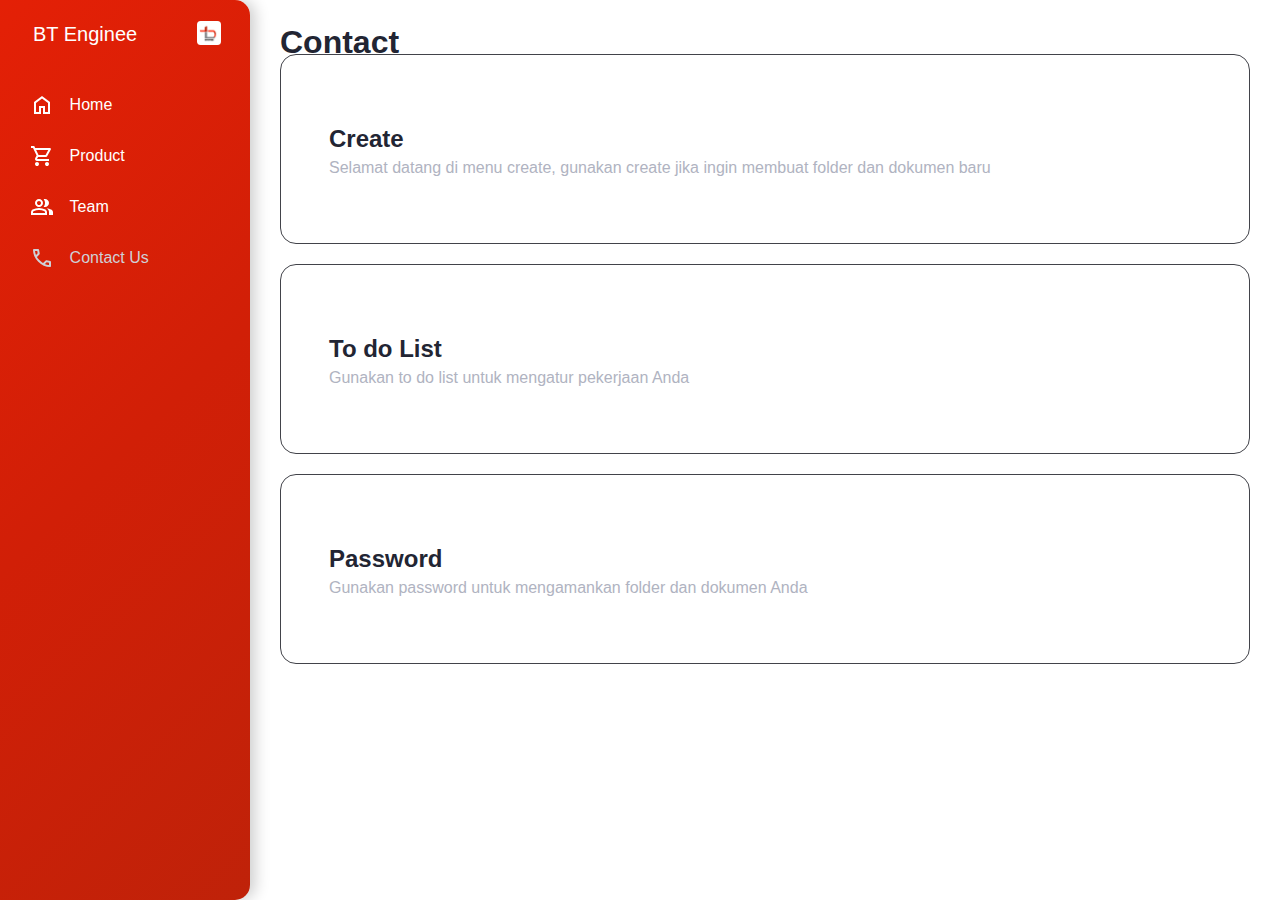
==== contact.html @ 75977cab "first commit" ====
<!DOCTYPE html>
<html lang="en">
  <head>
    <meta charset="UTF-8" />
    <meta name="viewport" content="width=device-width, initial-scale=1.0" />
    <title>Contact | BT Enginee</title>
    <link rel="icon" type="image/png" href="img/logobt (1).png" />
    <link rel="stylesheet" href="style.css" />
  </head>
  <body>
    <nav id="sidebar">
      <ul>
        <li>
          <span class="logo">BT Enginee</span>
          <button id="toggle-btn">
            <img src="img/logobt.png" alt="Toggle Icon" style="width: 24px; height: auto" />
          </button>
        </li>

        <li>
          <a href="index.html">
            <svg xmlns="http://www.w3.org/2000/svg" height="24px" viewBox="0 -960 960 960" width="24px" fill="#5f6368">
              <path d="M240-200h120v-240h240v240h120v-360L480-740 240-560v360Zm-80 80v-480l320-240 320 240v480H520v-240h-80v240H160Zm320-350Z" />
            </svg>
            <span>Home</span>
          </a>
        </li>
        <li>
          <a href="product.html">
            <svg xmlns="http://www.w3.org/2000/svg" height="24px" viewBox="0 -960 960 960" width="24px" fill="#5f6368">
              <path
                d="M280-80q-33 0-56.5-23.5T200-160q0-33 23.5-56.5T280-240q33 0 56.5 23.5T360-160q0 33-23.5 56.5T280-80Zm400 0q-33 0-56.5-23.5T600-160q0-33 23.5-56.5T680-240q33 0 56.5 23.5T760-160q0 33-23.5 56.5T680-80ZM246-720l96 200h280l110-200H246Zm-38-80h590q23 0 35 20.5t1 41.5L692-482q-11 20-29.5 31T622-440H324l-44 80h480v80H280q-45 0-68-39.5t-2-78.5l54-98-144-304H40v-80h130l38 80Zm134 280h280-280Z"
              />
            </svg>
            <span>Product</span>
          </a>
        </li>
        <li>
          <a href="Team.html">
            <svg xmlns="http://www.w3.org/2000/svg" height="24px" viewBox="0 -960 960 960" width="24px" fill="#5f6368">
              <path
                d="M40-160v-112q0-34 17.5-62.5T104-378q62-31 126-46.5T360-440q66 0 130 15.5T616-378q29 15 46.5 43.5T680-272v112H40Zm720 0v-120q0-44-24.5-84.5T666-434q51 6 96 20.5t84 35.5q36 20 55 44.5t19 53.5v120H760ZM360-480q-66 0-113-47t-47-113q0-66 47-113t113-47q66 0 113 47t47 113q0 66-47 113t-113 47Zm400-160q0 66-47 113t-113 47q-11 0-28-2.5t-28-5.5q27-32 41.5-71t14.5-81q0-42-14.5-81T544-792q14-5 28-6.5t28-1.5q66 0 113 47t47 113ZM120-240h480v-32q0-11-5.5-20T580-306q-54-27-109-40.5T360-360q-56 0-111 13.5T140-306q-9 5-14.5 14t-5.5 20v32Zm240-320q33 0 56.5-23.5T440-640q0-33-23.5-56.5T360-720q-33 0-56.5 23.5T280-640q0 33 23.5 56.5T360-560Zm0 320Zm0-400Z"
              />
            </svg>
            <span>Team</span>
          </a>
        </li>
        <li class="active">
          <a href="contact.html">
            <svg xmlns="http://www.w3.org/2000/svg" height="24px" viewBox="0 -960 960 960" width="24px" fill="#5f6368">
              <path
                d="M798-120q-125 0-247-54.5T329-329Q229-429 174.5-551T120-798q0-18 12-30t30-12h162q14 0 25 9.5t13 22.5l26 140q2 16-1 27t-11 19l-97 98q20 37 47.5 71.5T387-386q31 31 65 57.5t72 48.5l94-94q9-9 23.5-13.5T670-390l138 28q14 4 23 14.5t9 23.5v162q0 18-12 30t-30 12ZM241-600l66-66-17-94h-89q5 41 14 81t26 79Zm358 358q39 17 79.5 27t81.5 13v-88l-94-19-67 67ZM241-600Zm358 358Z"
              />
            </svg>
            <span>Contact Us</span>
          </a>
        </li>
      </ul>
    </nav>
    <main>
      <h1>Contact</h1>
      <div class="container">
        <h2>Create</h2>
        <p>Selamat datang di menu create, gunakan create jika ingin membuat folder dan dokumen baru</p>
      </div>
      <div class="container">
        <h2>To do List</h2>
        <p>Gunakan to do list untuk mengatur pekerjaan Anda</p>
      </div>
      <div class="container">
        <h2>Password</h2>
        <p>Gunakan password untuk mengamankan folder dan dokumen Anda</p>
      </div>
    </main>
    <script src="script.js"></script>
  </body>
</html>
---- style.css ----
@import url("https://fonts.googleapis.com/css2?family=Roboto:ital,wght@0,100;0,300;0,400;0,500;0,700;0,900;1,100;1,300;1,400;1,500;1,700;1,900&display=swap");

:root {
  --base-clr: #e42006;
  --line-clr: #42434a;
  --hover-clr: #222533;
  --text-clr: #ffffff;
  --secondary-text-clr: #b0b3c1;
  --accent-clr: #ffffff;
}

* {
  margin: 0;
  padding: 0;
}

html {
  font-family: "Poppins", "Segoe UI", Tahoma, Geneva, Verdana, sans-serif; /* Lengkapkan nama font dan tambahkan 'sans-serif' */
  line-height: 1.5rem;
}

body {
  min-height: 100vh;
  background-color: var(--text-clr);
  color: var(--hover-clr);
  display: grid;
  grid-template-columns: 250px 1fr; /* Pastikan kolom pertama untuk sidebar */
}

main {
  padding: min(30px, 7%);
  position: relative; /* Mengatur posisi relatif untuk mengontrol elemen anak */
  z-index: 1; /* Agar main content tetap di atas background */
}

main p {
  color: var(--secondary-text-clr);
  margin-top: 5px;
  margin-bottom: 15px;
}

.container {
  border: 1px solid var(--line-clr);
  border-radius: 1em;
  margin-bottom: 20px;
  padding: min(3em, 15%);
}

.logo img {
  width: 24px; /* Sesuaikan ukuran logo */
  height: 24px;
  margin-right: 8px; /* Jarak antara logo dan teks */
}

.logo {
  font-size: 20px; /* Ukuran teks */
}

h2,
p {
  margin-top: 1em;
}

#sidebar {
  box-sizing: border-box;
  height: 100vh; /* Mengatur tinggi sidebar menjadi 100vh */
  width: 250px; /* Lebar sidebar */
  padding: 5px 1em;
  background: linear-gradient(135deg, #e42006 0%, #d11f07 50%, #bf2209 100%);
  position: sticky;
  top: 0; /* Agar tetap terlihat saat scroll */
  transition: 300ms ease-in-out;
  overflow: hidden; /* Menghindari overflow */
  border-top-right-radius: 15px;
  border-bottom-right-radius: 15px;
  box-shadow: 5px 0 15px rgba(0, 0, 0, 0.2); /* Shadow dari arah kanan */
}

#sidebar .close {
  padding: 5px;
  width: 60px;
}

#sidebar ul {
  list-style: none;
}

#sidebar > ul > li:first-child {
  display: flex;
  justify-content: flex-end;
  margin-bottom: 16px;
  .logo {
    font-size: 600;
  }
}

#sidebar ul li.active a {
  color: #cfd0d6;
  svg {
    fill: #cfd0d6;
  }
}

#sidebar a,
#sidebar .dropdown-btn,
#sidebar .logo {
  border-radius: 0.5em;
  padding: 0.85em;
  text-decoration: none;
  color: var(--text-clr);
  display: flex;
  align-items: center;
  gap: 1em;
}

#sidebar svg {
  flex-shrink: 0;
  fill: var(--text-clr);
}

#sidebar a span,
#sidebar .dropdown-btn span {
  flex-grow: 1;
}

#sidebar a:hover {
  background-color: #bf2209;
}

.rotate svg:last-child {
  rotate: 180deg;
}

#toggle-btn {
  margin-left: auto;
  padding: 1em;
  border: none;
  border-radius: 0.5em;
  background: none;
  cursor: pointer;
}

#toggle-btn img {
  transition: transform 0.2s ease-in-out;
}

#toggle-btn:hover img {
  transform: scale(1.1); /* Membesarkan gambar sedikit saat hover */
}

@media (max-width: 800px) {
  body {
    display: block; /* Ubah menjadi block agar sidebar dan main berurutan */
  }

  main {
    padding: 2em 1em 60px 1em;
  }

  .container {
    border: none;
    padding: 0;
  }

  .logo {
    font-size: 20px;
    text-wrap: nowrap; /* Sembunyikan logo teks */
  }

  #toggle-btn {
    padding: 1em;
    border: none;
    margin-top: 5px;
    border-radius: 0.5em;
    background: none;
    cursor: pointer;
  }

  #sidebar {
    height: 60px; /* Menurunkan tinggi menjadi 60px untuk menampung ikon saja */
    width: 100%; /* Lebar penuh */
    position: fixed; /* Agar sidebar menempel di bawah */
    bottom: 0; /* Posisi di bagian bawah layar */
    left: 0;
    right: 0;
    background-color: var(--base-clr); /* Warna latar belakang sidebar */
    border-radius: 0; /* Tidak ada border radius */
    border-top: 1px solid var(--line-clr); /* Border atas */
    display: flex; /* Gunakan flexbox */
    justify-content: space-around; /* Sebar ikon secara merata */
    align-items: center; /* Posisi ikon di tengah secara vertikal */
    z-index: 1000; /* Memastikan di atas elemen lainnya */
    padding-top: 15px; /* Hilangkan padding tambahan */
    box-shadow: 0 -2px 5px rgba(0, 0, 0, 0.2); /* Shadow dari arah atas */
  }

  #sidebar ul {
    padding: 0;
    display: flex; /* Mengubah dari grid ke flex untuk lebih fleksibel */
    overflow-x: auto; /* Agar bisa scroll horizontal jika perlu */
    margin: 0; /* Hilangkan margin */
    width: 100%; /* Lebar penuh */
  }

  #sidebar ul li {
    height: 60px; /* Sesuaikan tinggi */
    flex: 1; /* Lebar fleksibel */
    display: flex;
    justify-content: center; /* Pusatkan ikon */
    align-items: center; /* Pusatkan ikon */
  }

  #sidebar a {
    height: 60px; /* Sesuaikan tinggi */
    justify-content: center;
    flex-direction: column; /* Ikon dan teks diatur ke bawah */
    text-align: center; /* Pusatkan teks */
    font-size: 0.8em; /* Ukuran font lebih kecil */
    gap: 0.25em; /* Jarak lebih kecil */
  }

  #sidebar a span {
    display: none; /* Sembunyikan teks pada mobile untuk fokus ke ikon */
  }

  #sidebar a svg {
    height: 24px; /* Sesuaikan ukuran ikon */
    width: 24px;
  }
}

/* Gaya Scrollbar untuk Chrome, Edge, dan Safari */
::-webkit-scrollbar {
  width: 12px; /* Lebar scrollbar */
}

::-webkit-scrollbar-track {
  background: #f1f1f1; /* Warna track scrollbar */
  border-radius: 10px; /* Membuat track lebih bulat */
}

::-webkit-scrollbar-thumb {
  background: #ff0000; /* Warna thumb scrollbar */
  border-radius: 10px; /* Membuat thumb lebih bulat */
}

::-webkit-scrollbar-thumb:hover {
  background: #ac0000; /* Warna thumb saat hover */
}
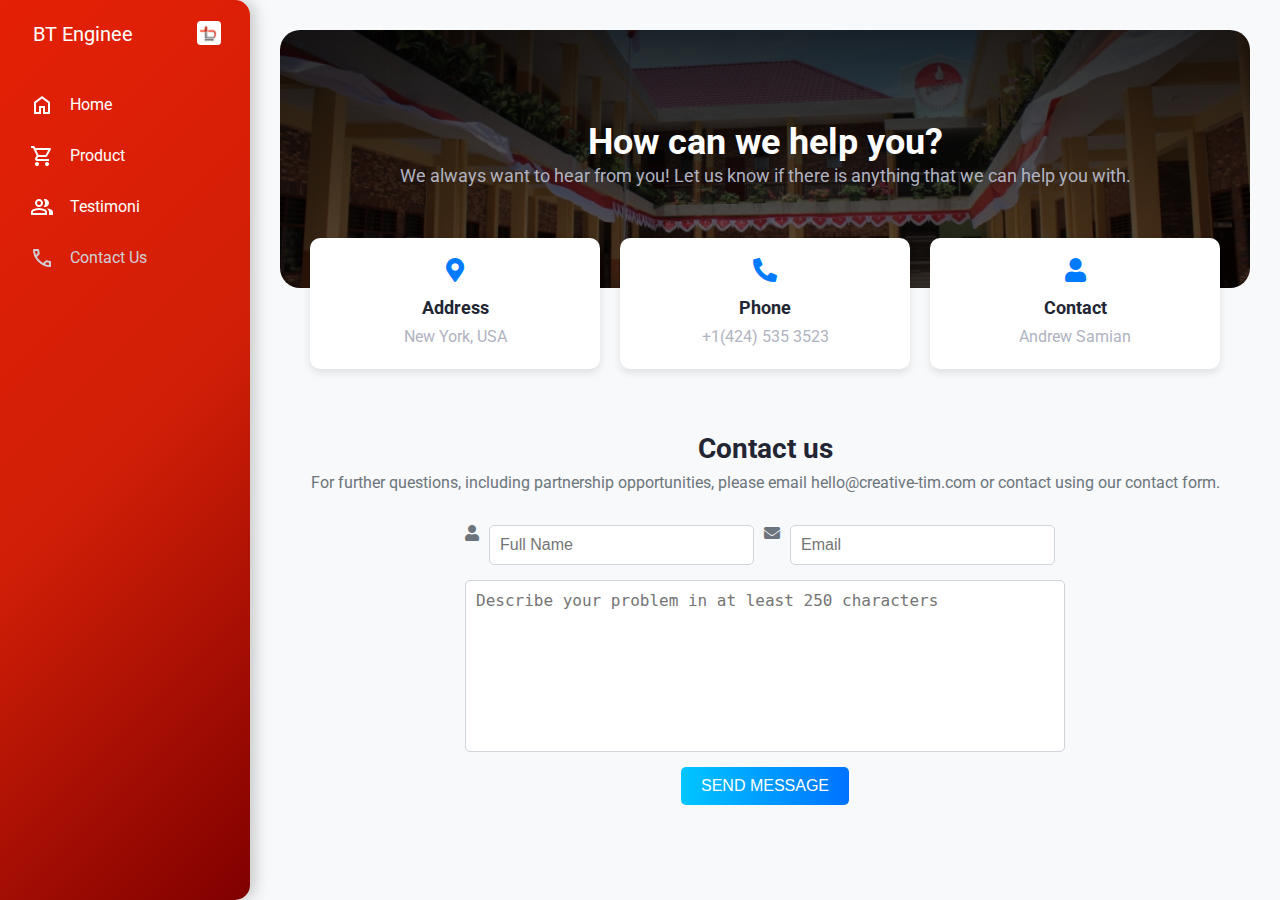
==== commit 160e12e4: "mengupdate" ====
--- a/contact.html
+++ b/contact.html
@@ -1,77 +1,103 @@
 <!DOCTYPE html>
 <html lang="en">
-  <head>
-    <meta charset="UTF-8" />
-    <meta name="viewport" content="width=device-width, initial-scale=1.0" />
-    <title>Contact | BT Enginee</title>
-    <link rel="icon" type="image/png" href="img/logobt (1).png" />
-    <link rel="stylesheet" href="style.css" />
-  </head>
-  <body>
-    <nav id="sidebar">
-      <ul>
-        <li>
-          <span class="logo">BT Enginee</span>
-          <button id="toggle-btn">
-            <img src="img/logobt.png" alt="Toggle Icon" style="width: 24px; height: auto" />
-          </button>
-        </li>
+    <head>
+        <meta charset="UTF-8" />
+        <meta name="viewport" content="width=device-width, initial-scale=1.0" />
+        <title>Contact | BT Enginee</title>
+        <link rel="icon" type="image/png" href="img/logobt (1).png" />
+        <link rel="stylesheet" href="style.css" />
+        <link rel="stylesheet" href="contact.css" />
+        <link rel="stylesheet" href="https://cdnjs.cloudflare.com/ajax/libs/font-awesome/5.15.3/css/all.min.css" />
+    </head>
+    <body>
+        <nav id="sidebar">
+            <ul>
+                <li>
+                    <span class="logo">BT Enginee</span>
+                    <button id="toggle-btn">
+                        <img src="img/logobt.png" alt="Toggle Icon" style="width: 24px; height: auto" />
+                    </button>
+                </li>
 
-        <li>
-          <a href="index.html">
-            <svg xmlns="http://www.w3.org/2000/svg" height="24px" viewBox="0 -960 960 960" width="24px" fill="#5f6368">
-              <path d="M240-200h120v-240h240v240h120v-360L480-740 240-560v360Zm-80 80v-480l320-240 320 240v480H520v-240h-80v240H160Zm320-350Z" />
-            </svg>
-            <span>Home</span>
-          </a>
-        </li>
-        <li>
-          <a href="product.html">
-            <svg xmlns="http://www.w3.org/2000/svg" height="24px" viewBox="0 -960 960 960" width="24px" fill="#5f6368">
-              <path
-                d="M280-80q-33 0-56.5-23.5T200-160q0-33 23.5-56.5T280-240q33 0 56.5 23.5T360-160q0 33-23.5 56.5T280-80Zm400 0q-33 0-56.5-23.5T600-160q0-33 23.5-56.5T680-240q33 0 56.5 23.5T760-160q0 33-23.5 56.5T680-80ZM246-720l96 200h280l110-200H246Zm-38-80h590q23 0 35 20.5t1 41.5L692-482q-11 20-29.5 31T622-440H324l-44 80h480v80H280q-45 0-68-39.5t-2-78.5l54-98-144-304H40v-80h130l38 80Zm134 280h280-280Z"
-              />
-            </svg>
-            <span>Product</span>
-          </a>
-        </li>
-        <li>
-          <a href="Team.html">
-            <svg xmlns="http://www.w3.org/2000/svg" height="24px" viewBox="0 -960 960 960" width="24px" fill="#5f6368">
-              <path
-                d="M40-160v-112q0-34 17.5-62.5T104-378q62-31 126-46.5T360-440q66 0 130 15.5T616-378q29 15 46.5 43.5T680-272v112H40Zm720 0v-120q0-44-24.5-84.5T666-434q51 6 96 20.5t84 35.5q36 20 55 44.5t19 53.5v120H760ZM360-480q-66 0-113-47t-47-113q0-66 47-113t113-47q66 0 113 47t47 113q0 66-47 113t-113 47Zm400-160q0 66-47 113t-113 47q-11 0-28-2.5t-28-5.5q27-32 41.5-71t14.5-81q0-42-14.5-81T544-792q14-5 28-6.5t28-1.5q66 0 113 47t47 113ZM120-240h480v-32q0-11-5.5-20T580-306q-54-27-109-40.5T360-360q-56 0-111 13.5T140-306q-9 5-14.5 14t-5.5 20v32Zm240-320q33 0 56.5-23.5T440-640q0-33-23.5-56.5T360-720q-33 0-56.5 23.5T280-640q0 33 23.5 56.5T360-560Zm0 320Zm0-400Z"
-              />
-            </svg>
-            <span>Team</span>
-          </a>
-        </li>
-        <li class="active">
-          <a href="contact.html">
-            <svg xmlns="http://www.w3.org/2000/svg" height="24px" viewBox="0 -960 960 960" width="24px" fill="#5f6368">
-              <path
-                d="M798-120q-125 0-247-54.5T329-329Q229-429 174.5-551T120-798q0-18 12-30t30-12h162q14 0 25 9.5t13 22.5l26 140q2 16-1 27t-11 19l-97 98q20 37 47.5 71.5T387-386q31 31 65 57.5t72 48.5l94-94q9-9 23.5-13.5T670-390l138 28q14 4 23 14.5t9 23.5v162q0 18-12 30t-30 12ZM241-600l66-66-17-94h-89q5 41 14 81t26 79Zm358 358q39 17 79.5 27t81.5 13v-88l-94-19-67 67ZM241-600Zm358 358Z"
-              />
-            </svg>
-            <span>Contact Us</span>
-          </a>
-        </li>
-      </ul>
-    </nav>
-    <main>
-      <h1>Contact</h1>
-      <div class="container">
-        <h2>Create</h2>
-        <p>Selamat datang di menu create, gunakan create jika ingin membuat folder dan dokumen baru</p>
-      </div>
-      <div class="container">
-        <h2>To do List</h2>
-        <p>Gunakan to do list untuk mengatur pekerjaan Anda</p>
-      </div>
-      <div class="container">
-        <h2>Password</h2>
-        <p>Gunakan password untuk mengamankan folder dan dokumen Anda</p>
-      </div>
-    </main>
-    <script src="script.js"></script>
-  </body>
+                <li>
+                    <a href="index.html">
+                        <svg xmlns="http://www.w3.org/2000/svg" height="24px" viewBox="0 -960 960 960" width="24px" fill="#5f6368">
+                            <path d="M240-200h120v-240h240v240h120v-360L480-740 240-560v360Zm-80 80v-480l320-240 320 240v480H520v-240h-80v240H160Zm320-350Z" />
+                        </svg>
+                        <span>Home</span>
+                    </a>
+                </li>
+                <li>
+                    <a href="product.html">
+                        <svg xmlns="http://www.w3.org/2000/svg" height="24px" viewBox="0 -960 960 960" width="24px" fill="#5f6368">
+                            <path
+                                d="M280-80q-33 0-56.5-23.5T200-160q0-33 23.5-56.5T280-240q33 0 56.5 23.5T360-160q0 33-23.5 56.5T280-80Zm400 0q-33 0-56.5-23.5T600-160q0-33 23.5-56.5T680-240q33 0 56.5 23.5T760-160q0 33-23.5 56.5T680-80ZM246-720l96 200h280l110-200H246Zm-38-80h590q23 0 35 20.5t1 41.5L692-482q-11 20-29.5 31T622-440H324l-44 80h480v80H280q-45 0-68-39.5t-2-78.5l54-98-144-304H40v-80h130l38 80Zm134 280h280-280Z"
+                            />
+                        </svg>
+                        <span>Product</span>
+                    </a>
+                </li>
+                <li>
+                    <a href="Testimoni.html">
+                        <svg xmlns="http://www.w3.org/2000/svg" height="24px" viewBox="0 -960 960 960" width="24px" fill="#5f6368">
+                            <path
+                                d="M40-160v-112q0-34 17.5-62.5T104-378q62-31 126-46.5T360-440q66 0 130 15.5T616-378q29 15 46.5 43.5T680-272v112H40Zm720 0v-120q0-44-24.5-84.5T666-434q51 6 96 20.5t84 35.5q36 20 55 44.5t19 53.5v120H760ZM360-480q-66 0-113-47t-47-113q0-66 47-113t113-47q66 0 113 47t47 113q0 66-47 113t-113 47Zm400-160q0 66-47 113t-113 47q-11 0-28-2.5t-28-5.5q27-32 41.5-71t14.5-81q0-42-14.5-81T544-792q14-5 28-6.5t28-1.5q66 0 113 47t47 113ZM120-240h480v-32q0-11-5.5-20T580-306q-54-27-109-40.5T360-360q-56 0-111 13.5T140-306q-9 5-14.5 14t-5.5 20v32Zm240-320q33 0 56.5-23.5T440-640q0-33-23.5-56.5T360-720q-33 0-56.5 23.5T280-640q0 33 23.5 56.5T360-560Zm0 320Zm0-400Z"
+                            />
+                        </svg>
+                        <span>Testimoni</span>
+                    </a>
+                </li>
+                <li class="active">
+                    <a href="contact.html">
+                        <svg xmlns="http://www.w3.org/2000/svg" height="24px" viewBox="0 -960 960 960" width="24px" fill="#5f6368">
+                            <path
+                                d="M798-120q-125 0-247-54.5T329-329Q229-429 174.5-551T120-798q0-18 12-30t30-12h162q14 0 25 9.5t13 22.5l26 140q2 16-1 27t-11 19l-97 98q20 37 47.5 71.5T387-386q31 31 65 57.5t72 48.5l94-94q9-9 23.5-13.5T670-390l138 28q14 4 23 14.5t9 23.5v162q0 18-12 30t-30 12ZM241-600l66-66-17-94h-89q5 41 14 81t26 79Zm358 358q39 17 79.5 27t81.5 13v-88l-94-19-67 67ZM241-600Zm358 358Z"
+                            />
+                        </svg>
+                        <span>Contact Us</span>
+                    </a>
+                </li>
+            </ul>
+        </nav>
+        <main>
+            <div class="header">
+                <h1>How can we help you?</h1>
+                <p>We always want to hear from you! Let us know if there is anything that we can help you with.</p>
+            </div>
+            <div class="contact-info">
+                <div>
+                    <i class="fas fa-map-marker-alt"></i>
+                    <h3>Address</h3>
+                    <p>New York, USA</p>
+                </div>
+                <div>
+                    <i class="fas fa-phone-alt"></i>
+                    <h3>Phone</h3>
+                    <p>+1(424) 535 3523</p>
+                </div>
+                <div>
+                    <i class="fas fa-user"></i>
+                    <h3>Contact</h3>
+                    <p>Andrew Samian</p>
+                </div>
+            </div>
+            <div class="contact-form">
+                <h2>Contact us</h2>
+                <p>For further questions, including partnership opportunities, please email hello@creative-tim.com or contact using our contact form.</p>
+                <form>
+                    <div class="form-group">
+                        <i class="fas fa-user"></i>
+                        <input type="text" placeholder="Full Name" />
+                        <i class="fas fa-envelope"></i>
+                        <input type="email" placeholder="Email" />
+                    </div>
+                    <div class="form-group">
+                        <textarea placeholder="Describe your problem in at least 250 characters"></textarea>
+                    </div>
+                    <button type="submit">SEND MESSAGE</button>
+                </form>
+            </div>
+        </main>
+        <script src="script.js"></script>
+    </body>
 </html>
--- a/style.css
+++ b/style.css
@@ -1,249 +1,249 @@
 @import url("https://fonts.googleapis.com/css2?family=Roboto:ital,wght@0,100;0,300;0,400;0,500;0,700;0,900;1,100;1,300;1,400;1,500;1,700;1,900&display=swap");
 
 :root {
-  --base-clr: #e42006;
-  --line-clr: #42434a;
-  --hover-clr: #222533;
-  --text-clr: #ffffff;
-  --secondary-text-clr: #b0b3c1;
-  --accent-clr: #ffffff;
+    --base-clr: #e42006;
+    --line-clr: #42434a;
+    --hover-clr: #222533;
+    --text-clr: #ffffff;
+    --secondary-text-clr: #b0b3c1;
+    --accent-clr: #ffffff;
 }
 
 * {
-  margin: 0;
-  padding: 0;
+    margin: 0;
+    padding: 0;
 }
 
 html {
-  font-family: "Poppins", "Segoe UI", Tahoma, Geneva, Verdana, sans-serif; /* Lengkapkan nama font dan tambahkan 'sans-serif' */
-  line-height: 1.5rem;
+    font-family: "Poppins", "Segoe UI", Tahoma, Geneva, Verdana, sans-serif; /* Lengkapkan nama font dan tambahkan 'sans-serif' */
+    line-height: 1.5rem;
 }
 
 body {
-  min-height: 100vh;
-  background-color: var(--text-clr);
-  color: var(--hover-clr);
-  display: grid;
-  grid-template-columns: 250px 1fr; /* Pastikan kolom pertama untuk sidebar */
+    min-height: 100vh;
+    background-color: var(--text-clr);
+    color: var(--hover-clr);
+    display: grid;
+    grid-template-columns: 250px 1fr; /* Pastikan kolom pertama untuk sidebar */
 }
 
 main {
-  padding: min(30px, 7%);
-  position: relative; /* Mengatur posisi relatif untuk mengontrol elemen anak */
-  z-index: 1; /* Agar main content tetap di atas background */
+    padding: min(30px, 7%);
+    position: relative; /* Mengatur posisi relatif untuk mengontrol elemen anak */
+    z-index: 1; /* Agar main content tetap di atas background */
 }
 
 main p {
-  color: var(--secondary-text-clr);
-  margin-top: 5px;
-  margin-bottom: 15px;
+    color: var(--secondary-text-clr);
+    margin-top: 5px;
+    margin-bottom: 15px;
 }
 
 .container {
-  border: 1px solid var(--line-clr);
-  border-radius: 1em;
-  margin-bottom: 20px;
-  padding: min(3em, 15%);
+    border: 1px solid var(--line-clr);
+    border-radius: 1em;
+    margin-bottom: 20px;
+    padding: min(3em, 15%);
 }
 
 .logo img {
-  width: 24px; /* Sesuaikan ukuran logo */
-  height: 24px;
-  margin-right: 8px; /* Jarak antara logo dan teks */
+    width: 24px; /* Sesuaikan ukuran logo */
+    height: 24px;
+    margin-right: 8px; /* Jarak antara logo dan teks */
 }
 
 .logo {
-  font-size: 20px; /* Ukuran teks */
+    font-size: 20px; /* Ukuran teks */
 }
 
 h2,
 p {
-  margin-top: 1em;
+    margin-top: 1em;
 }
 
 #sidebar {
-  box-sizing: border-box;
-  height: 100vh; /* Mengatur tinggi sidebar menjadi 100vh */
-  width: 250px; /* Lebar sidebar */
-  padding: 5px 1em;
-  background: linear-gradient(135deg, #e42006 0%, #d11f07 50%, #bf2209 100%);
-  position: sticky;
-  top: 0; /* Agar tetap terlihat saat scroll */
-  transition: 300ms ease-in-out;
-  overflow: hidden; /* Menghindari overflow */
-  border-top-right-radius: 15px;
-  border-bottom-right-radius: 15px;
-  box-shadow: 5px 0 15px rgba(0, 0, 0, 0.2); /* Shadow dari arah kanan */
+    box-sizing: border-box;
+    height: 100vh; /* Mengatur tinggi sidebar menjadi 100vh */
+    width: 250px; /* Lebar sidebar */
+    padding: 5px 1em;
+    background: linear-gradient(135deg, #e42006 0%, #d11f07 50%, #800000 100%);
+    position: sticky;
+    top: 0; /* Agar tetap terlihat saat scroll */
+    transition: 300ms ease-in-out;
+    overflow: hidden; /* Menghindari overflow */
+    border-top-right-radius: 15px;
+    border-bottom-right-radius: 15px;
+    box-shadow: 5px 0 15px rgba(0, 0, 0, 0.2); /* Shadow dari arah kanan */
 }
 
 #sidebar .close {
-  padding: 5px;
-  width: 60px;
+    padding: 5px;
+    width: 60px;
 }
 
 #sidebar ul {
-  list-style: none;
+    list-style: none;
 }
 
 #sidebar > ul > li:first-child {
-  display: flex;
-  justify-content: flex-end;
-  margin-bottom: 16px;
-  .logo {
-    font-size: 600;
-  }
+    display: flex;
+    justify-content: flex-end;
+    margin-bottom: 16px;
+    .logo {
+        font-size: 600;
+    }
 }
 
 #sidebar ul li.active a {
-  color: #cfd0d6;
-  svg {
-    fill: #cfd0d6;
-  }
+    color: #cfd0d6;
+    svg {
+        fill: #cfd0d6;
+    }
 }
 
 #sidebar a,
 #sidebar .dropdown-btn,
 #sidebar .logo {
-  border-radius: 0.5em;
-  padding: 0.85em;
-  text-decoration: none;
-  color: var(--text-clr);
-  display: flex;
-  align-items: center;
-  gap: 1em;
+    border-radius: 0.5em;
+    padding: 0.85em;
+    text-decoration: none;
+    color: var(--text-clr);
+    display: flex;
+    align-items: center;
+    gap: 1em;
 }
 
 #sidebar svg {
-  flex-shrink: 0;
-  fill: var(--text-clr);
+    flex-shrink: 0;
+    fill: var(--text-clr);
 }
 
 #sidebar a span,
 #sidebar .dropdown-btn span {
-  flex-grow: 1;
+    flex-grow: 1;
 }
 
 #sidebar a:hover {
-  background-color: #bf2209;
+    background-color: #bf2209;
 }
 
 .rotate svg:last-child {
-  rotate: 180deg;
+    rotate: 180deg;
 }
 
 #toggle-btn {
-  margin-left: auto;
-  padding: 1em;
-  border: none;
-  border-radius: 0.5em;
-  background: none;
-  cursor: pointer;
-}
-
-#toggle-btn img {
-  transition: transform 0.2s ease-in-out;
-}
-
-#toggle-btn:hover img {
-  transform: scale(1.1); /* Membesarkan gambar sedikit saat hover */
-}
-
-@media (max-width: 800px) {
-  body {
-    display: block; /* Ubah menjadi block agar sidebar dan main berurutan */
-  }
-
-  main {
-    padding: 2em 1em 60px 1em;
-  }
-
-  .container {
-    border: none;
-    padding: 0;
-  }
-
-  .logo {
-    font-size: 20px;
-    text-wrap: nowrap; /* Sembunyikan logo teks */
-  }
-
-  #toggle-btn {
+    margin-left: auto;
     padding: 1em;
     border: none;
-    margin-top: 5px;
     border-radius: 0.5em;
     background: none;
     cursor: pointer;
-  }
-
-  #sidebar {
-    height: 60px; /* Menurunkan tinggi menjadi 60px untuk menampung ikon saja */
-    width: 100%; /* Lebar penuh */
-    position: fixed; /* Agar sidebar menempel di bawah */
-    bottom: 0; /* Posisi di bagian bawah layar */
-    left: 0;
-    right: 0;
-    background-color: var(--base-clr); /* Warna latar belakang sidebar */
-    border-radius: 0; /* Tidak ada border radius */
-    border-top: 1px solid var(--line-clr); /* Border atas */
-    display: flex; /* Gunakan flexbox */
-    justify-content: space-around; /* Sebar ikon secara merata */
-    align-items: center; /* Posisi ikon di tengah secara vertikal */
-    z-index: 1000; /* Memastikan di atas elemen lainnya */
-    padding-top: 15px; /* Hilangkan padding tambahan */
-    box-shadow: 0 -2px 5px rgba(0, 0, 0, 0.2); /* Shadow dari arah atas */
-  }
-
-  #sidebar ul {
-    padding: 0;
-    display: flex; /* Mengubah dari grid ke flex untuk lebih fleksibel */
-    overflow-x: auto; /* Agar bisa scroll horizontal jika perlu */
-    margin: 0; /* Hilangkan margin */
-    width: 100%; /* Lebar penuh */
-  }
-
-  #sidebar ul li {
-    height: 60px; /* Sesuaikan tinggi */
-    flex: 1; /* Lebar fleksibel */
-    display: flex;
-    justify-content: center; /* Pusatkan ikon */
-    align-items: center; /* Pusatkan ikon */
-  }
-
-  #sidebar a {
-    height: 60px; /* Sesuaikan tinggi */
-    justify-content: center;
-    flex-direction: column; /* Ikon dan teks diatur ke bawah */
-    text-align: center; /* Pusatkan teks */
-    font-size: 0.8em; /* Ukuran font lebih kecil */
-    gap: 0.25em; /* Jarak lebih kecil */
-  }
-
-  #sidebar a span {
-    display: none; /* Sembunyikan teks pada mobile untuk fokus ke ikon */
-  }
-
-  #sidebar a svg {
-    height: 24px; /* Sesuaikan ukuran ikon */
-    width: 24px;
-  }
+}
+
+#toggle-btn img {
+    transition: transform 0.2s ease-in-out;
+}
+
+#toggle-btn:hover img {
+    transform: scale(1.1); /* Membesarkan gambar sedikit saat hover */
+}
+
+@media (max-width: 800px) {
+    body {
+        display: block; /* Ubah menjadi block agar sidebar dan main berurutan */
+    }
+
+    main {
+        padding: 2em 1em 60px 1em;
+    }
+
+    .container {
+        border: none;
+        padding: 0;
+    }
+
+    .logo {
+        font-size: 20px;
+        text-wrap: nowrap; /* Sembunyikan logo teks */
+    }
+
+    #toggle-btn {
+        padding: 1em;
+        border: none;
+        margin-top: 5px;
+        border-radius: 0.5em;
+        background: none;
+        cursor: pointer;
+    }
+
+    #sidebar {
+        height: 60px; /* Menurunkan tinggi menjadi 60px untuk menampung ikon saja */
+        width: 100%; /* Lebar penuh */
+        position: fixed; /* Agar sidebar menempel di bawah */
+        bottom: 0; /* Posisi di bagian bawah layar */
+        left: 0;
+        right: 0;
+        background-color: var(--base-clr); /* Warna latar belakang sidebar */
+        border-radius: 0; /* Tidak ada border radius */
+        border-top: 1px solid var(--line-clr); /* Border atas */
+        display: flex; /* Gunakan flexbox */
+        justify-content: space-around; /* Sebar ikon secara merata */
+        align-items: center; /* Posisi ikon di tengah secara vertikal */
+        z-index: 1000; /* Memastikan di atas elemen lainnya */
+        padding-top: 15px; /* Hilangkan padding tambahan */
+        box-shadow: 0 -2px 5px rgba(0, 0, 0, 0.2); /* Shadow dari arah atas */
+    }
+
+    #sidebar ul {
+        padding: 0;
+        display: flex; /* Mengubah dari grid ke flex untuk lebih fleksibel */
+        overflow-x: auto; /* Agar bisa scroll horizontal jika perlu */
+        margin: 0; /* Hilangkan margin */
+        width: 100%; /* Lebar penuh */
+    }
+
+    #sidebar ul li {
+        height: 60px; /* Sesuaikan tinggi */
+        flex: 1; /* Lebar fleksibel */
+        display: flex;
+        justify-content: center; /* Pusatkan ikon */
+        align-items: center; /* Pusatkan ikon */
+    }
+
+    #sidebar a {
+        height: 60px; /* Sesuaikan tinggi */
+        justify-content: center;
+        flex-direction: column; /* Ikon dan teks diatur ke bawah */
+        text-align: center; /* Pusatkan teks */
+        font-size: 0.8em; /* Ukuran font lebih kecil */
+        gap: 0.25em; /* Jarak lebih kecil */
+    }
+
+    #sidebar a span {
+        display: none; /* Sembunyikan teks pada mobile untuk fokus ke ikon */
+    }
+
+    #sidebar a svg {
+        height: 24px; /* Sesuaikan ukuran ikon */
+        width: 24px;
+    }
 }
 
 /* Gaya Scrollbar untuk Chrome, Edge, dan Safari */
 ::-webkit-scrollbar {
-  width: 12px; /* Lebar scrollbar */
+    width: 12px; /* Lebar scrollbar */
 }
 
 ::-webkit-scrollbar-track {
-  background: #f1f1f1; /* Warna track scrollbar */
-  border-radius: 10px; /* Membuat track lebih bulat */
+    background: #f1f1f1; /* Warna track scrollbar */
+    border-radius: 10px; /* Membuat track lebih bulat */
 }
 
 ::-webkit-scrollbar-thumb {
-  background: #ff0000; /* Warna thumb scrollbar */
-  border-radius: 10px; /* Membuat thumb lebih bulat */
+    background: #ff0000; /* Warna thumb scrollbar */
+    border-radius: 10px; /* Membuat thumb lebih bulat */
 }
 
 ::-webkit-scrollbar-thumb:hover {
-  background: #ac0000; /* Warna thumb saat hover */
-}
+    background: #ac0000; /* Warna thumb saat hover */
+}
--- a/contact.css
+++ b/contact.css
@@ -0,0 +1,97 @@
+body {
+    font-family: "Roboto", sans-serif;
+    margin: 0;
+    padding: 0;
+    background-color: #f8f9fa;
+}
+.header {
+    background: linear-gradient(rgba(0, 0, 0, 0.842), rgba(0, 0, 0, 0.5)), url("img/SMMK.jpg") center/cover no-repeat;
+    background-size: cover;
+    text-align: center;
+    padding: 100px 20px;
+    border-radius: 20px;
+    color: white;
+}
+.header h1 {
+    font-size: 36px;
+    margin: 0;
+}
+.header p {
+    font-size: 18px;
+    margin: 10px 0 0;
+}
+.contact-info {
+    display: flex;
+    justify-content: center;
+    margin: -50px 20px 20px;
+}
+.contact-info div {
+    background: white;
+    padding: 20px;
+    margin: 0 10px;
+    border-radius: 10px;
+    box-shadow: 0 4px 8px rgba(0, 0, 0, 0.1);
+    text-align: center;
+    flex: 1;
+}
+.contact-info div i {
+    font-size: 24px;
+    color: #007bff;
+}
+.contact-info div h3 {
+    font-size: 18px;
+    margin: 10px 0 5px;
+}
+.contact-info div p {
+    font-size: 16px;
+    margin: 0;
+}
+.contact-form {
+    text-align: center;
+    padding: 20px;
+}
+.contact-form h2 {
+    font-size: 28px;
+    margin-bottom: 10px;
+}
+.contact-form p {
+    font-size: 16px;
+    color: #6c757d;
+    margin-bottom: 30px;
+}
+.contact-form form {
+    max-width: 600px;
+    margin: 0 auto;
+}
+.contact-form form .form-group {
+    display: flex;
+    margin-bottom: 15px;
+}
+.contact-form form .form-group input,
+.contact-form form .form-group textarea {
+    flex: 1;
+    padding: 10px;
+    border: 1px solid #ced4da;
+    border-radius: 5px;
+    font-size: 16px;
+}
+.contact-form form .form-group input {
+    margin-right: 10px;
+}
+.contact-form form .form-group i {
+    margin-right: 10px;
+    color: #6c757d;
+}
+.contact-form form .form-group textarea {
+    height: 150px;
+    resize: none;
+}
+.contact-form form button {
+    background: linear-gradient(90deg, #00c6ff, #0072ff);
+    color: white;
+    padding: 10px 20px;
+    border: none;
+    border-radius: 5px;
+    font-size: 16px;
+    cursor: pointer;
+}
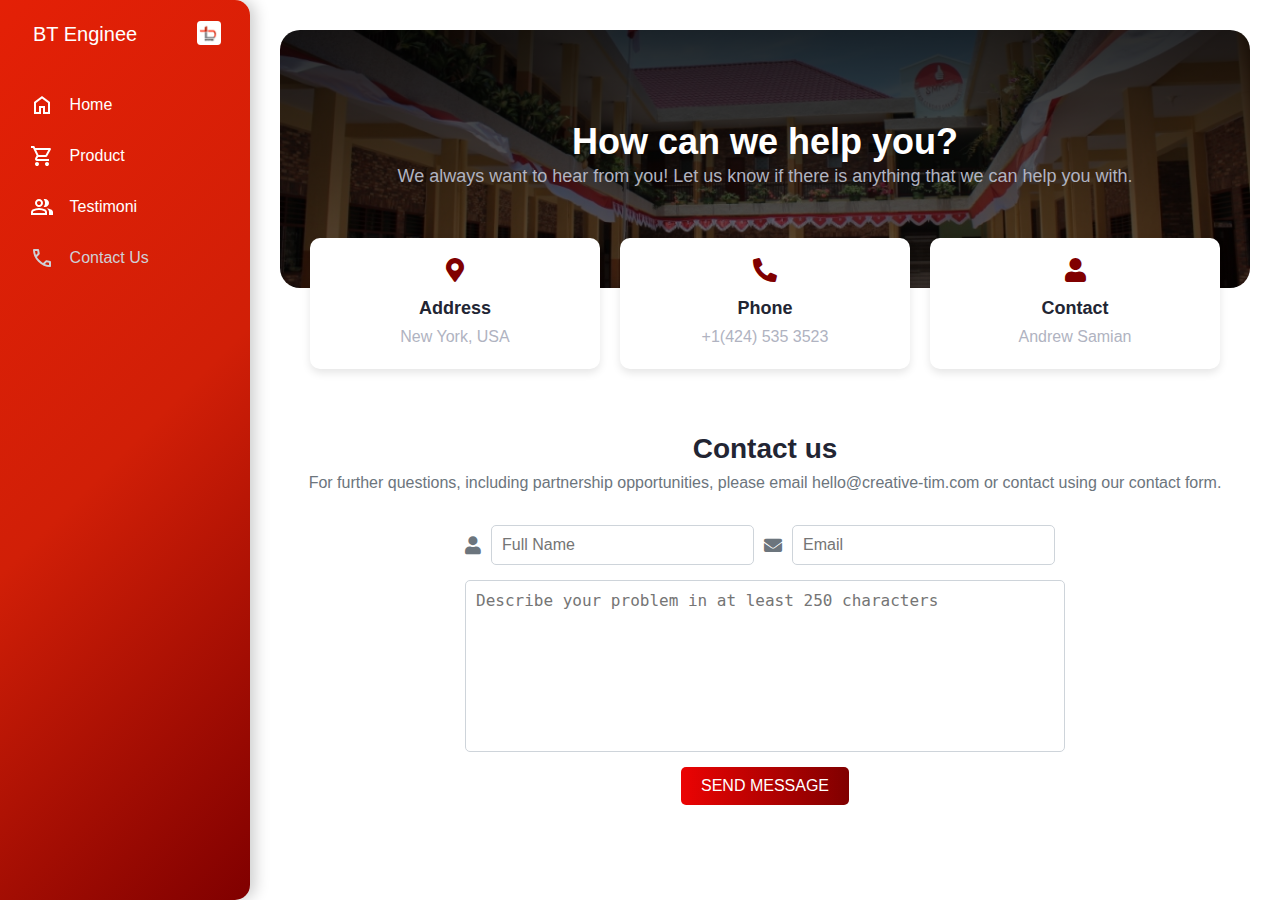
==== commit 5fdce2f5: "meresponsive" ====
--- a/contact.html
+++ b/contact.html
@@ -1,103 +1,103 @@
 <!DOCTYPE html>
 <html lang="en">
-    <head>
-        <meta charset="UTF-8" />
-        <meta name="viewport" content="width=device-width, initial-scale=1.0" />
-        <title>Contact | BT Enginee</title>
-        <link rel="icon" type="image/png" href="img/logobt (1).png" />
-        <link rel="stylesheet" href="style.css" />
-        <link rel="stylesheet" href="contact.css" />
-        <link rel="stylesheet" href="https://cdnjs.cloudflare.com/ajax/libs/font-awesome/5.15.3/css/all.min.css" />
-    </head>
-    <body>
-        <nav id="sidebar">
-            <ul>
-                <li>
-                    <span class="logo">BT Enginee</span>
-                    <button id="toggle-btn">
-                        <img src="img/logobt.png" alt="Toggle Icon" style="width: 24px; height: auto" />
-                    </button>
-                </li>
+  <head>
+    <meta charset="UTF-8" />
+    <meta name="viewport" content="width=device-width, initial-scale=1.0" />
+    <title>Contact | BT Enginee</title>
+    <link rel="icon" type="image/png" href="img/logobt (1).png" />
+    <link rel="stylesheet" href="style.css" />
+    <link rel="stylesheet" href="contact.css" />
+    <link rel="stylesheet" href="https://cdnjs.cloudflare.com/ajax/libs/font-awesome/5.15.3/css/all.min.css" />
+  </head>
+  <body>
+    <nav id="sidebar">
+      <ul>
+        <li>
+          <span class="logo">BT Enginee</span>
+          <button id="toggle-btn">
+            <img src="img/logobt.png" alt="Toggle Icon" style="width: 24px; height: auto" />
+          </button>
+        </li>
 
-                <li>
-                    <a href="index.html">
-                        <svg xmlns="http://www.w3.org/2000/svg" height="24px" viewBox="0 -960 960 960" width="24px" fill="#5f6368">
-                            <path d="M240-200h120v-240h240v240h120v-360L480-740 240-560v360Zm-80 80v-480l320-240 320 240v480H520v-240h-80v240H160Zm320-350Z" />
-                        </svg>
-                        <span>Home</span>
-                    </a>
-                </li>
-                <li>
-                    <a href="product.html">
-                        <svg xmlns="http://www.w3.org/2000/svg" height="24px" viewBox="0 -960 960 960" width="24px" fill="#5f6368">
-                            <path
-                                d="M280-80q-33 0-56.5-23.5T200-160q0-33 23.5-56.5T280-240q33 0 56.5 23.5T360-160q0 33-23.5 56.5T280-80Zm400 0q-33 0-56.5-23.5T600-160q0-33 23.5-56.5T680-240q33 0 56.5 23.5T760-160q0 33-23.5 56.5T680-80ZM246-720l96 200h280l110-200H246Zm-38-80h590q23 0 35 20.5t1 41.5L692-482q-11 20-29.5 31T622-440H324l-44 80h480v80H280q-45 0-68-39.5t-2-78.5l54-98-144-304H40v-80h130l38 80Zm134 280h280-280Z"
-                            />
-                        </svg>
-                        <span>Product</span>
-                    </a>
-                </li>
-                <li>
-                    <a href="Testimoni.html">
-                        <svg xmlns="http://www.w3.org/2000/svg" height="24px" viewBox="0 -960 960 960" width="24px" fill="#5f6368">
-                            <path
-                                d="M40-160v-112q0-34 17.5-62.5T104-378q62-31 126-46.5T360-440q66 0 130 15.5T616-378q29 15 46.5 43.5T680-272v112H40Zm720 0v-120q0-44-24.5-84.5T666-434q51 6 96 20.5t84 35.5q36 20 55 44.5t19 53.5v120H760ZM360-480q-66 0-113-47t-47-113q0-66 47-113t113-47q66 0 113 47t47 113q0 66-47 113t-113 47Zm400-160q0 66-47 113t-113 47q-11 0-28-2.5t-28-5.5q27-32 41.5-71t14.5-81q0-42-14.5-81T544-792q14-5 28-6.5t28-1.5q66 0 113 47t47 113ZM120-240h480v-32q0-11-5.5-20T580-306q-54-27-109-40.5T360-360q-56 0-111 13.5T140-306q-9 5-14.5 14t-5.5 20v32Zm240-320q33 0 56.5-23.5T440-640q0-33-23.5-56.5T360-720q-33 0-56.5 23.5T280-640q0 33 23.5 56.5T360-560Zm0 320Zm0-400Z"
-                            />
-                        </svg>
-                        <span>Testimoni</span>
-                    </a>
-                </li>
-                <li class="active">
-                    <a href="contact.html">
-                        <svg xmlns="http://www.w3.org/2000/svg" height="24px" viewBox="0 -960 960 960" width="24px" fill="#5f6368">
-                            <path
-                                d="M798-120q-125 0-247-54.5T329-329Q229-429 174.5-551T120-798q0-18 12-30t30-12h162q14 0 25 9.5t13 22.5l26 140q2 16-1 27t-11 19l-97 98q20 37 47.5 71.5T387-386q31 31 65 57.5t72 48.5l94-94q9-9 23.5-13.5T670-390l138 28q14 4 23 14.5t9 23.5v162q0 18-12 30t-30 12ZM241-600l66-66-17-94h-89q5 41 14 81t26 79Zm358 358q39 17 79.5 27t81.5 13v-88l-94-19-67 67ZM241-600Zm358 358Z"
-                            />
-                        </svg>
-                        <span>Contact Us</span>
-                    </a>
-                </li>
-            </ul>
-        </nav>
-        <main>
-            <div class="header">
-                <h1>How can we help you?</h1>
-                <p>We always want to hear from you! Let us know if there is anything that we can help you with.</p>
-            </div>
-            <div class="contact-info">
-                <div>
-                    <i class="fas fa-map-marker-alt"></i>
-                    <h3>Address</h3>
-                    <p>New York, USA</p>
-                </div>
-                <div>
-                    <i class="fas fa-phone-alt"></i>
-                    <h3>Phone</h3>
-                    <p>+1(424) 535 3523</p>
-                </div>
-                <div>
-                    <i class="fas fa-user"></i>
-                    <h3>Contact</h3>
-                    <p>Andrew Samian</p>
-                </div>
-            </div>
-            <div class="contact-form">
-                <h2>Contact us</h2>
-                <p>For further questions, including partnership opportunities, please email hello@creative-tim.com or contact using our contact form.</p>
-                <form>
-                    <div class="form-group">
-                        <i class="fas fa-user"></i>
-                        <input type="text" placeholder="Full Name" />
-                        <i class="fas fa-envelope"></i>
-                        <input type="email" placeholder="Email" />
-                    </div>
-                    <div class="form-group">
-                        <textarea placeholder="Describe your problem in at least 250 characters"></textarea>
-                    </div>
-                    <button type="submit">SEND MESSAGE</button>
-                </form>
-            </div>
-        </main>
-        <script src="script.js"></script>
-    </body>
+        <li>
+          <a href="index.html">
+            <svg xmlns="http://www.w3.org/2000/svg" height="24px" viewBox="0 -960 960 960" width="24px" fill="#5f6368">
+              <path d="M240-200h120v-240h240v240h120v-360L480-740 240-560v360Zm-80 80v-480l320-240 320 240v480H520v-240h-80v240H160Zm320-350Z" />
+            </svg>
+            <span>Home</span>
+          </a>
+        </li>
+        <li>
+          <a href="product.html">
+            <svg xmlns="http://www.w3.org/2000/svg" height="24px" viewBox="0 -960 960 960" width="24px" fill="#5f6368">
+              <path
+                d="M280-80q-33 0-56.5-23.5T200-160q0-33 23.5-56.5T280-240q33 0 56.5 23.5T360-160q0 33-23.5 56.5T280-80Zm400 0q-33 0-56.5-23.5T600-160q0-33 23.5-56.5T680-240q33 0 56.5 23.5T760-160q0 33-23.5 56.5T680-80ZM246-720l96 200h280l110-200H246Zm-38-80h590q23 0 35 20.5t1 41.5L692-482q-11 20-29.5 31T622-440H324l-44 80h480v80H280q-45 0-68-39.5t-2-78.5l54-98-144-304H40v-80h130l38 80Zm134 280h280-280Z"
+              />
+            </svg>
+            <span>Product</span>
+          </a>
+        </li>
+        <li>
+          <a href="Testimoni.html">
+            <svg xmlns="http://www.w3.org/2000/svg" height="24px" viewBox="0 -960 960 960" width="24px" fill="#5f6368">
+              <path
+                d="M40-160v-112q0-34 17.5-62.5T104-378q62-31 126-46.5T360-440q66 0 130 15.5T616-378q29 15 46.5 43.5T680-272v112H40Zm720 0v-120q0-44-24.5-84.5T666-434q51 6 96 20.5t84 35.5q36 20 55 44.5t19 53.5v120H760ZM360-480q-66 0-113-47t-47-113q0-66 47-113t113-47q66 0 113 47t47 113q0 66-47 113t-113 47Zm400-160q0 66-47 113t-113 47q-11 0-28-2.5t-28-5.5q27-32 41.5-71t14.5-81q0-42-14.5-81T544-792q14-5 28-6.5t28-1.5q66 0 113 47t47 113ZM120-240h480v-32q0-11-5.5-20T580-306q-54-27-109-40.5T360-360q-56 0-111 13.5T140-306q-9 5-14.5 14t-5.5 20v32Zm240-320q33 0 56.5-23.5T440-640q0-33-23.5-56.5T360-720q-33 0-56.5 23.5T280-640q0 33 23.5 56.5T360-560Zm0 320Zm0-400Z"
+              />
+            </svg>
+            <span>Testimoni</span>
+          </a>
+        </li>
+        <li class="active">
+          <a href="contact.html">
+            <svg xmlns="http://www.w3.org/2000/svg" height="24px" viewBox="0 -960 960 960" width="24px" fill="#5f6368">
+              <path
+                d="M798-120q-125 0-247-54.5T329-329Q229-429 174.5-551T120-798q0-18 12-30t30-12h162q14 0 25 9.5t13 22.5l26 140q2 16-1 27t-11 19l-97 98q20 37 47.5 71.5T387-386q31 31 65 57.5t72 48.5l94-94q9-9 23.5-13.5T670-390l138 28q14 4 23 14.5t9 23.5v162q0 18-12 30t-30 12ZM241-600l66-66-17-94h-89q5 41 14 81t26 79Zm358 358q39 17 79.5 27t81.5 13v-88l-94-19-67 67ZM241-600Zm358 358Z"
+              />
+            </svg>
+            <span>Contact Us</span>
+          </a>
+        </li>
+      </ul>
+    </nav>
+    <main>
+      <div class="header">
+        <h1>How can we help you?</h1>
+        <p>We always want to hear from you! Let us know if there is anything that we can help you with.</p>
+      </div>
+      <div class="contact-info">
+        <div>
+          <i class="fas fa-map-marker-alt"></i>
+          <h3>Address</h3>
+          <p>New York, USA</p>
+        </div>
+        <div>
+          <i class="fas fa-phone-alt"></i>
+          <h3>Phone</h3>
+          <p>+1(424) 535 3523</p>
+        </div>
+        <div>
+          <i class="fas fa-user"></i>
+          <h3>Contact</h3>
+          <p>Andrew Samian</p>
+        </div>
+      </div>
+      <div class="contact-form">
+        <h2>Contact us</h2>
+        <p>For further questions, including partnership opportunities, please email hello@creative-tim.com or contact using our contact form.</p>
+        <form>
+          <div class="form-group">
+            <i class="fas fa-user"></i>
+            <input type="text" placeholder="Full Name" />
+            <i class="fas fa-envelope"></i>
+            <input type="email" placeholder="Email" />
+          </div>
+          <div class="form-group">
+            <textarea placeholder="Describe your problem in at least 250 characters"></textarea>
+          </div>
+          <button type="submit">SEND MESSAGE</button>
+        </form>
+      </div>
+    </main>
+    <script src="script.js"></script>
+  </body>
 </html>
--- a/contact.css
+++ b/contact.css
@@ -1,97 +1,149 @@
-body {
-    font-family: "Roboto", sans-serif;
-    margin: 0;
-    padding: 0;
-    background-color: #f8f9fa;
-}
 .header {
-    background: linear-gradient(rgba(0, 0, 0, 0.842), rgba(0, 0, 0, 0.5)), url("img/SMMK.jpg") center/cover no-repeat;
-    background-size: cover;
-    text-align: center;
-    padding: 100px 20px;
-    border-radius: 20px;
-    color: white;
+  background: linear-gradient(rgba(0, 0, 0, 0.842), rgba(0, 0, 0, 0.5)), url("img/SMMK.jpg") center/cover no-repeat;
+  background-size: cover;
+  text-align: center;
+  padding: 100px 20px;
+  border-radius: 20px;
+  color: white;
 }
 .header h1 {
-    font-size: 36px;
-    margin: 0;
+  font-size: 36px;
+  margin: 0;
 }
 .header p {
-    font-size: 18px;
-    margin: 10px 0 0;
+  font-size: 18px;
+  margin: 10px 0 0;
 }
 .contact-info {
-    display: flex;
-    justify-content: center;
-    margin: -50px 20px 20px;
+  display: flex;
+  justify-content: center;
+  margin: -50px 20px 20px;
 }
 .contact-info div {
-    background: white;
-    padding: 20px;
-    margin: 0 10px;
-    border-radius: 10px;
-    box-shadow: 0 4px 8px rgba(0, 0, 0, 0.1);
-    text-align: center;
-    flex: 1;
+  background: white;
+  padding: 20px;
+  margin: 0 10px;
+  border-radius: 10px;
+  box-shadow: 0 4px 8px rgba(0, 0, 0, 0.1);
+  text-align: center;
+  flex: 1;
 }
 .contact-info div i {
-    font-size: 24px;
-    color: #007bff;
+  font-size: 24px;
+  color: #800000;
 }
 .contact-info div h3 {
-    font-size: 18px;
-    margin: 10px 0 5px;
+  font-size: 18px;
+  margin: 10px 0 5px;
 }
 .contact-info div p {
-    font-size: 16px;
-    margin: 0;
+  font-size: 16px;
+  margin: 0;
 }
 .contact-form {
-    text-align: center;
-    padding: 20px;
+  text-align: center;
+  padding: 20px;
 }
 .contact-form h2 {
-    font-size: 28px;
-    margin-bottom: 10px;
+  font-size: 28px;
+  margin-bottom: 10px;
 }
 .contact-form p {
-    font-size: 16px;
-    color: #6c757d;
-    margin-bottom: 30px;
+  font-size: 16px;
+  color: #6c757d;
+  margin-bottom: 30px;
 }
 .contact-form form {
-    max-width: 600px;
-    margin: 0 auto;
+  max-width: 600px;
+  margin: 0 auto;
 }
 .contact-form form .form-group {
-    display: flex;
-    margin-bottom: 15px;
+  display: flex;
+  align-items: center; /* Menyelaraskan ikon dan input secara vertikal */
+  margin-bottom: 15px;
 }
+
 .contact-form form .form-group input,
 .contact-form form .form-group textarea {
-    flex: 1;
-    padding: 10px;
-    border: 1px solid #ced4da;
-    border-radius: 5px;
-    font-size: 16px;
+  flex: 1;
+  padding: 10px;
+  border: 1px solid #ced4da;
+  border-radius: 5px;
+  font-size: 16px;
 }
+
 .contact-form form .form-group input {
-    margin-right: 10px;
+  margin-right: 10px;
 }
+
 .contact-form form .form-group i {
-    margin-right: 10px;
-    color: #6c757d;
+  margin-right: 10px; /* Jarak antara ikon dan input */
+  color: #6c757d;
+  font-size: 18px; /* Sesuaikan ukuran ikon jika diperlukan */
 }
+
 .contact-form form .form-group textarea {
-    height: 150px;
-    resize: none;
+  height: 150px;
+  resize: none;
 }
 .contact-form form button {
-    background: linear-gradient(90deg, #00c6ff, #0072ff);
-    color: white;
-    padding: 10px 20px;
-    border: none;
-    border-radius: 5px;
-    font-size: 16px;
-    cursor: pointer;
+  background: linear-gradient(90deg, #eb0303, #800000);
+  color: white;
+  padding: 10px 20px;
+  border: none;
+  border-radius: 5px;
+  font-size: 16px;
+  cursor: pointer;
 }
+
+/* Media Queries untuk tampilan mobile */
+@media (max-width: 768px) {
+  .header {
+    margin-top: 50px;
+    padding: 50px 10px; /* Mengurangi padding */
+  }
+  .header h1 {
+    font-size: 28px; /* Menyesuaikan ukuran font */
+  }
+  .header p {
+    font-size: 16px; /* Menyesuaikan ukuran font */
+  }
+
+  .contact-info {
+    flex-direction: column; /* Mengubah dari row ke column */
+    margin: 0 20px; /* Mengurangi margin */
+  }
+  .contact-info div {
+    margin: 10px 0; /* Menambahkan margin vertikal */
+    width: 100%; /* Memastikan div mengisi lebar layar */
+  }
+
+  .contact-form {
+    padding: 20px 10px; /* Menyesuaikan padding */
+  }
+
+  .contact-form h2 {
+    font-size: 24px; /* Menyesuaikan ukuran font */
+  }
+
+  .contact-form form .form-group {
+    display: flex; /* Mengatur ulang menjadi flex */
+    align-items: center; /* Menyelaraskan ikon dan input secara vertikal */
+    margin-bottom: 15px; /* Jarak antara kelompok form */
+  }
+
+  .contact-form form .form-group input,
+  .contact-form form .form-group textarea {
+    flex: 1; /* Membuat input mengisi ruang yang tersisa */
+    padding: 10px; /* Padding input */
+    border: 1px solid #ced4da; /* Border input */
+    border-radius: 5px; /* Membulatkan sudut */
+    font-size: 16px; /* Ukuran font input */
+    margin-left: 3px; /* Jarak antara ikon dan input */
+  }
+
+  .contact-form form .form-group i {
+    font-size: 18px; /* Ukuran ikon */
+    color: #6c757d; /* Warna ikon */
+  }
+}
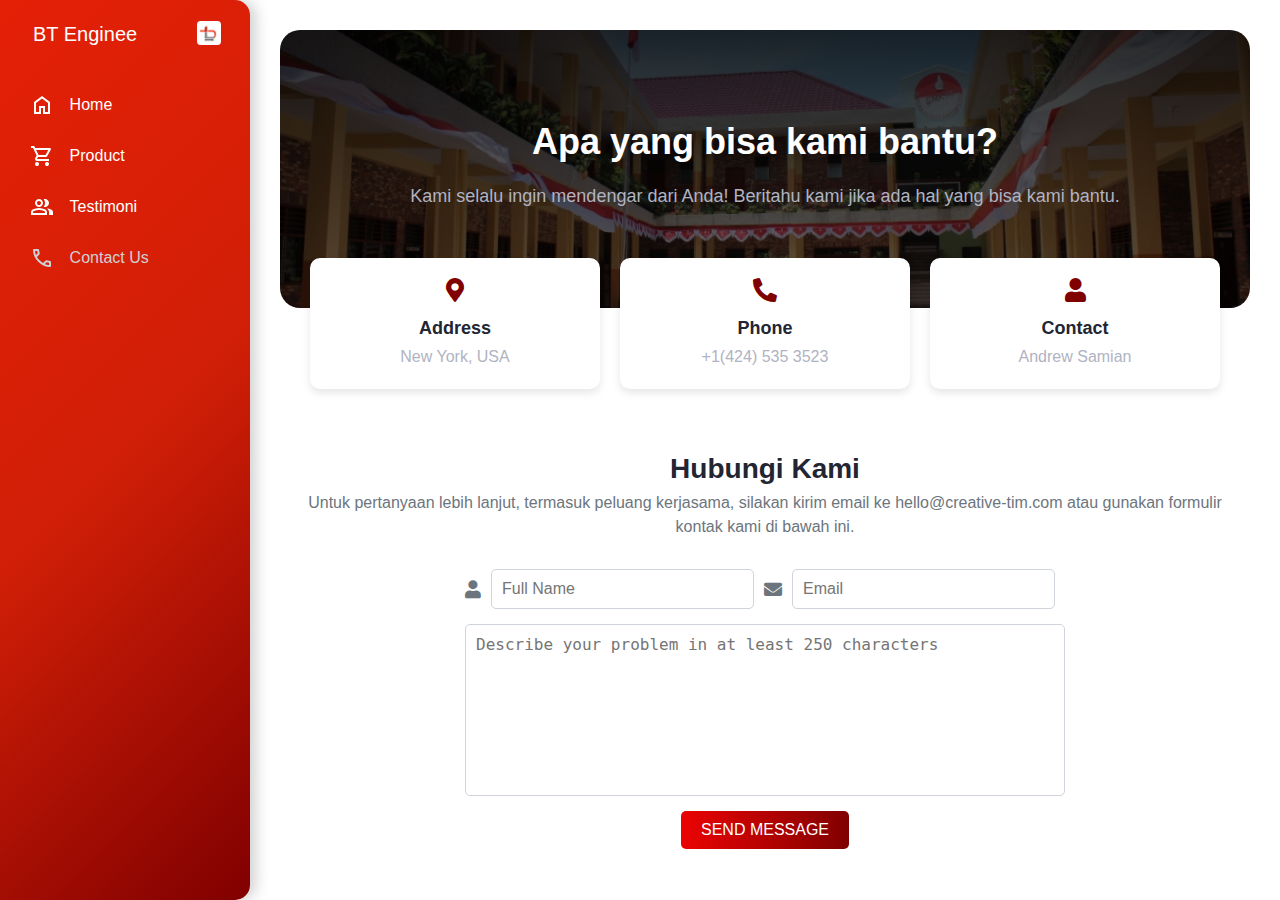
==== commit a714ff09: "menambah" ====
--- a/contact.html
+++ b/contact.html
@@ -61,8 +61,8 @@
     </nav>
     <main>
       <div class="header">
-        <h1>How can we help you?</h1>
-        <p>We always want to hear from you! Let us know if there is anything that we can help you with.</p>
+        <h1>Apa yang bisa kami bantu?</h1>
+        <p>Kami selalu ingin mendengar dari Anda! Beritahu kami jika ada hal yang bisa kami bantu.</p>
       </div>
       <div class="contact-info">
         <div>
@@ -82,8 +82,8 @@
         </div>
       </div>
       <div class="contact-form">
-        <h2>Contact us</h2>
-        <p>For further questions, including partnership opportunities, please email hello@creative-tim.com or contact using our contact form.</p>
+        <h2>Hubungi Kami</h2>
+        <p>Untuk pertanyaan lebih lanjut, termasuk peluang kerjasama, silakan kirim email ke hello@creative-tim.com atau gunakan formulir kontak kami di bawah ini.</p>
         <form>
           <div class="form-group">
             <i class="fas fa-user"></i>
--- a/contact.css
+++ b/contact.css
@@ -12,7 +12,7 @@
 }
 .header p {
   font-size: 18px;
-  margin: 10px 0 0;
+  margin: 30px 0 0;
 }
 .contact-info {
   display: flex;
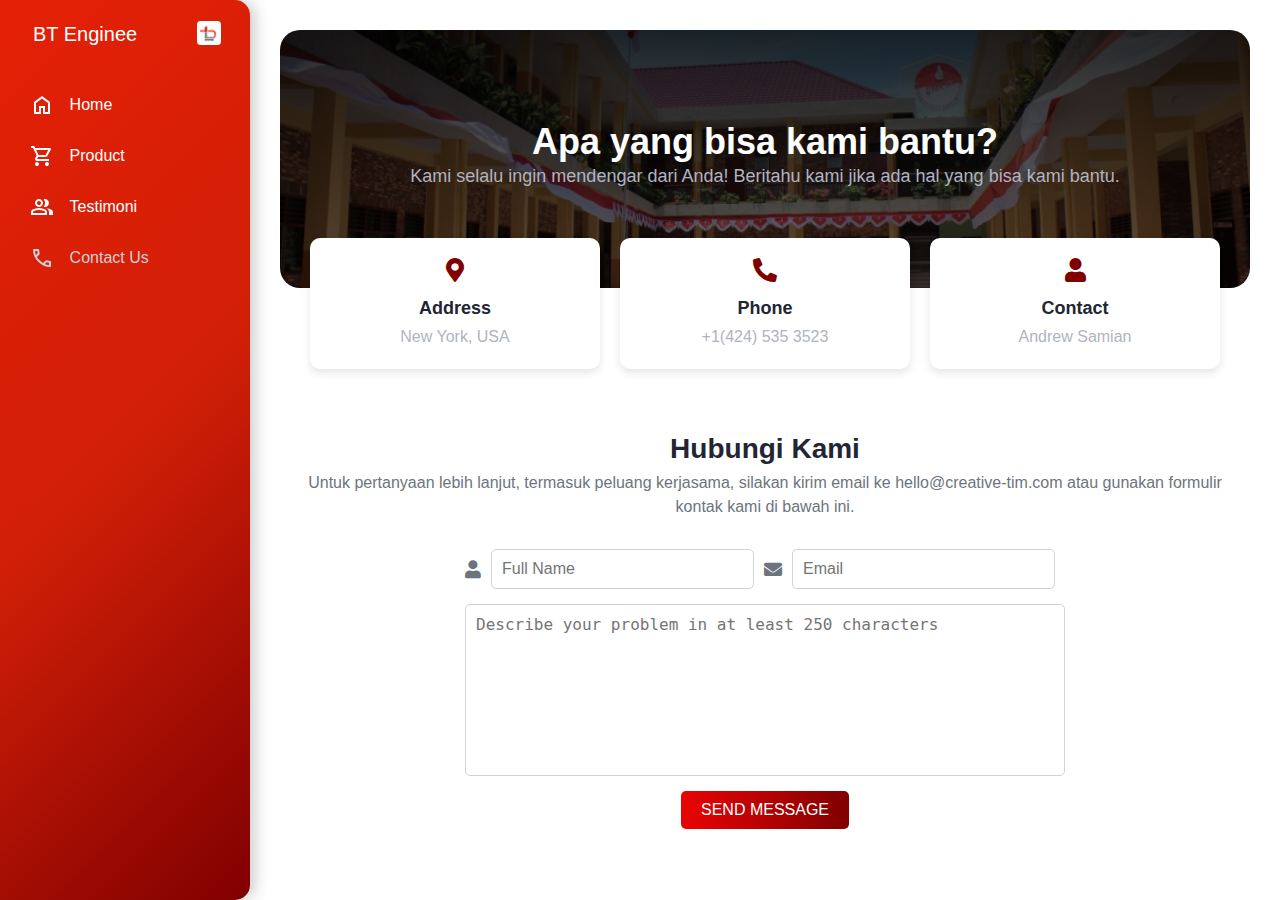
==== commit 3abdb4ad: "Deskripsi perubahan yang dilakukan" ====
--- a/contact.html
+++ b/contact.html
@@ -2,7 +2,7 @@
 <html lang="en">
   <head>
     <meta charset="UTF-8" />
-    <meta name="viewport" content="width=device-width, initial-scale=1.0" />
+    <meta name="viewport" content="width=device-width, initial-scale=1, maximum-scale=1, user-scalable=no" />
     <title>Contact | BT Enginee</title>
     <link rel="icon" type="image/png" href="img/logobt (1).png" />
     <link rel="stylesheet" href="style.css" />
--- a/contact.css
+++ b/contact.css
@@ -12,7 +12,7 @@
 }
 .header p {
   font-size: 18px;
-  margin: 30px 0 0;
+  margin: 10px 0 0;
 }
 .contact-info {
   display: flex;
@@ -96,7 +96,6 @@
   cursor: pointer;
 }
 
-/* Media Queries untuk tampilan mobile */
 @media (max-width: 768px) {
   .header {
     margin-top: 50px;
@@ -112,7 +111,9 @@
   .contact-info {
     flex-direction: column; /* Mengubah dari row ke column */
     margin: 0 20px; /* Mengurangi margin */
+    width: 83%;
   }
+
   .contact-info div {
     margin: 10px 0; /* Menambahkan margin vertikal */
     width: 100%; /* Memastikan div mengisi lebar layar */
@@ -137,9 +138,10 @@
     flex: 1; /* Membuat input mengisi ruang yang tersisa */
     padding: 10px; /* Padding input */
     border: 1px solid #ced4da; /* Border input */
+    width: 50px;
     border-radius: 5px; /* Membulatkan sudut */
     font-size: 16px; /* Ukuran font input */
-    margin-left: 3px; /* Jarak antara ikon dan input */
+    margin-left: 10px; /* Jarak antara ikon dan input */
   }
 
   .contact-form form .form-group i {
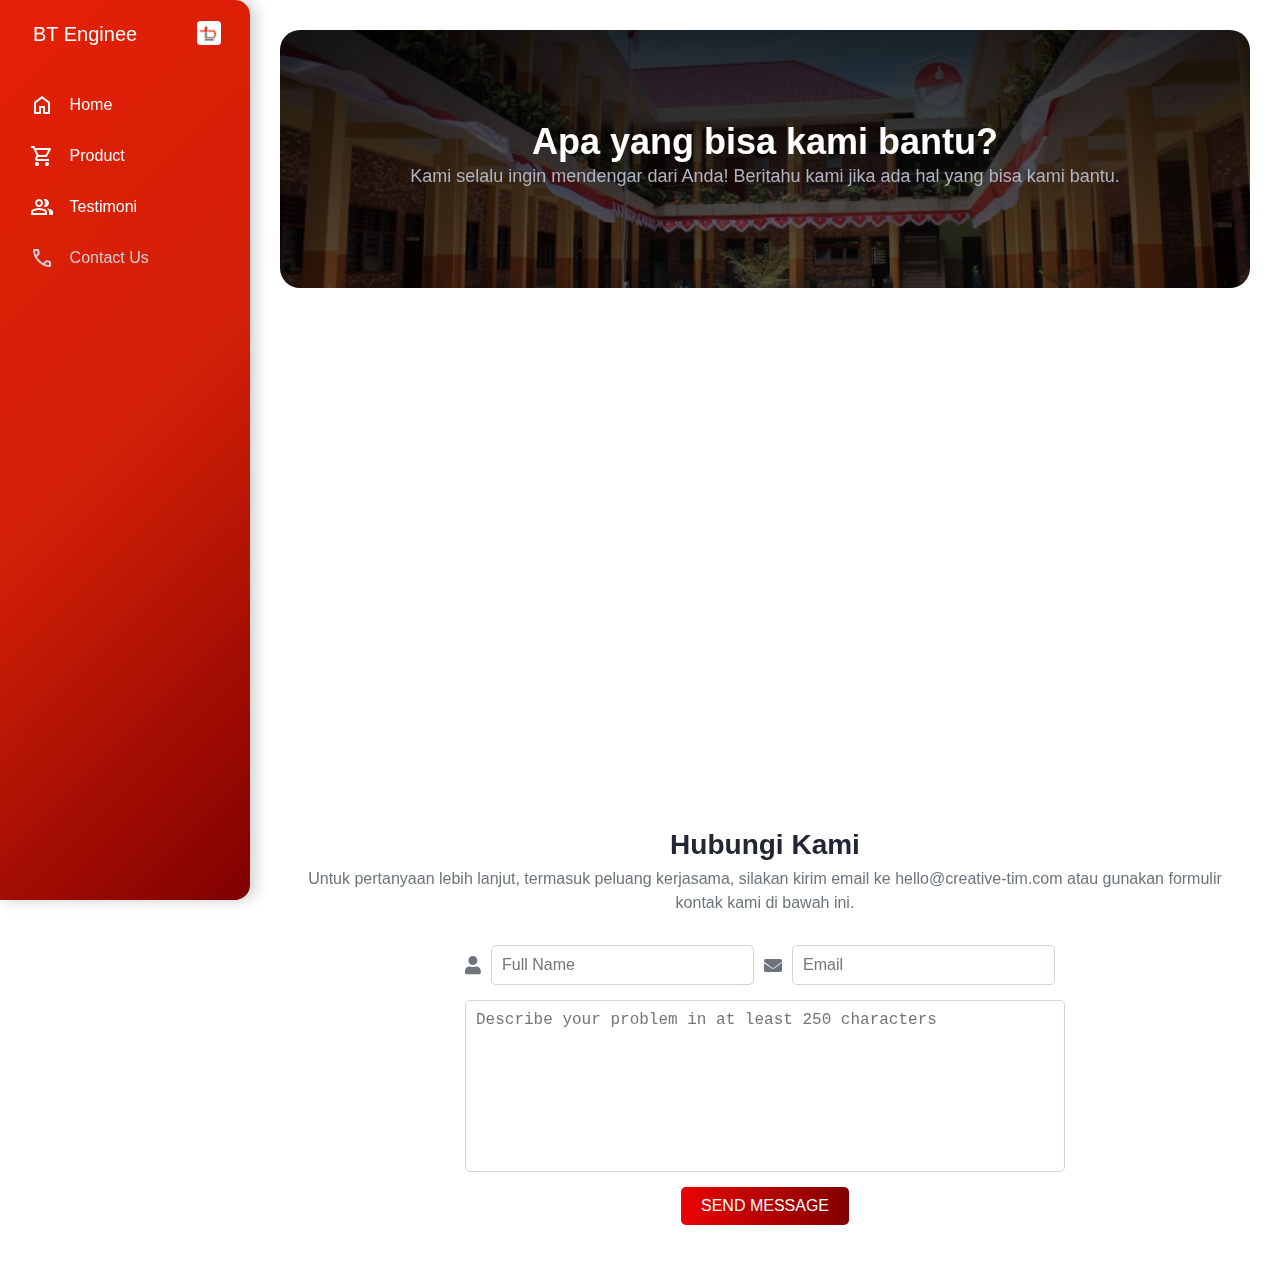
==== commit df36bb0c: "mengubah isi data" ====
--- a/contact.html
+++ b/contact.html
@@ -64,23 +64,21 @@
         <h1>Apa yang bisa kami bantu?</h1>
         <p>Kami selalu ingin mendengar dari Anda! Beritahu kami jika ada hal yang bisa kami bantu.</p>
       </div>
-      <div class="contact-info">
-        <div>
-          <i class="fas fa-map-marker-alt"></i>
-          <h3>Address</h3>
-          <p>New York, USA</p>
-        </div>
-        <div>
-          <i class="fas fa-phone-alt"></i>
-          <h3>Phone</h3>
-          <p>+1(424) 535 3523</p>
-        </div>
-        <div>
-          <i class="fas fa-user"></i>
-          <h3>Contact</h3>
-          <p>Andrew Samian</p>
-        </div>
+      <!-- Mengganti contact-info dengan map -->
+      <div class="map-container">
+        <a href="https://maps.app.goo.gl/dUMGj9V48tgFpwfZ9" target="_blank">
+          <iframe
+            src="https://www.google.com/maps/embed?pb=!1m18!1m12!1m3!1d3984.5588725803764!2d99.07101737497034!3d2.9422451970340266!2m3!1f0!2f0!3f0!3m2!1i1024!2i768!4f13.1!3m3!1m2!1s0x303185a8ebbf855d%3A0x8b59c4d40c0a71d0!2sSMK%20RK%20BINTANG%20TIMUR!5e0!3m2!1sid!2sid!4v1727172679505!5m2!1sid!2sid"
+            width="100%"
+            height="450"
+            style="border: 0"
+            allowfullscreen=""
+            loading="lazy"
+            referrerpolicy="no-referrer-when-downgrade"
+          ></iframe>
+        </a>
       </div>
+
       <div class="contact-form">
         <h2>Hubungi Kami</h2>
         <p>Untuk pertanyaan lebih lanjut, termasuk peluang kerjasama, silakan kirim email ke hello@creative-tim.com atau gunakan formulir kontak kami di bawah ini.</p>
--- a/contact.css
+++ b/contact.css
@@ -14,32 +14,15 @@
   font-size: 18px;
   margin: 10px 0 0;
 }
-.contact-info {
-  display: flex;
-  justify-content: center;
-  margin: -50px 20px 20px;
+
+.map-container {
+  margin: 20px 0; /* Menambahkan jarak atas dan bawah */
+  text-align: center; /* Mengatur teks menjadi rata tengah */
+  max-width: 1200px; /* Lebar maksimum untuk map container */
+  margin-left: auto; /* Menyusun peta ke tengah */
+  margin-right: auto; /* Menyusun peta ke tengah */
 }
-.contact-info div {
-  background: white;
-  padding: 20px;
-  margin: 0 10px;
-  border-radius: 10px;
-  box-shadow: 0 4px 8px rgba(0, 0, 0, 0.1);
-  text-align: center;
-  flex: 1;
-}
-.contact-info div i {
-  font-size: 24px;
-  color: #800000;
-}
-.contact-info div h3 {
-  font-size: 18px;
-  margin: 10px 0 5px;
-}
-.contact-info div p {
-  font-size: 16px;
-  margin: 0;
-}
+
 .contact-form {
   text-align: center;
   padding: 20px;
@@ -104,19 +87,10 @@
   .header h1 {
     font-size: 28px; /* Menyesuaikan ukuran font */
   }
+
   .header p {
+    margin-top: 20px;
     font-size: 16px; /* Menyesuaikan ukuran font */
-  }
-
-  .contact-info {
-    flex-direction: column; /* Mengubah dari row ke column */
-    margin: 0 20px; /* Mengurangi margin */
-    width: 83%;
-  }
-
-  .contact-info div {
-    margin: 10px 0; /* Menambahkan margin vertikal */
-    width: 100%; /* Memastikan div mengisi lebar layar */
   }
 
   .contact-form {
@@ -125,6 +99,10 @@
 
   .contact-form h2 {
     font-size: 24px; /* Menyesuaikan ukuran font */
+  }
+
+  .map-container iframe {
+    height: 200px; /* Mengurangi tinggi iframe untuk layar kecil */
   }
 
   .contact-form form .form-group {
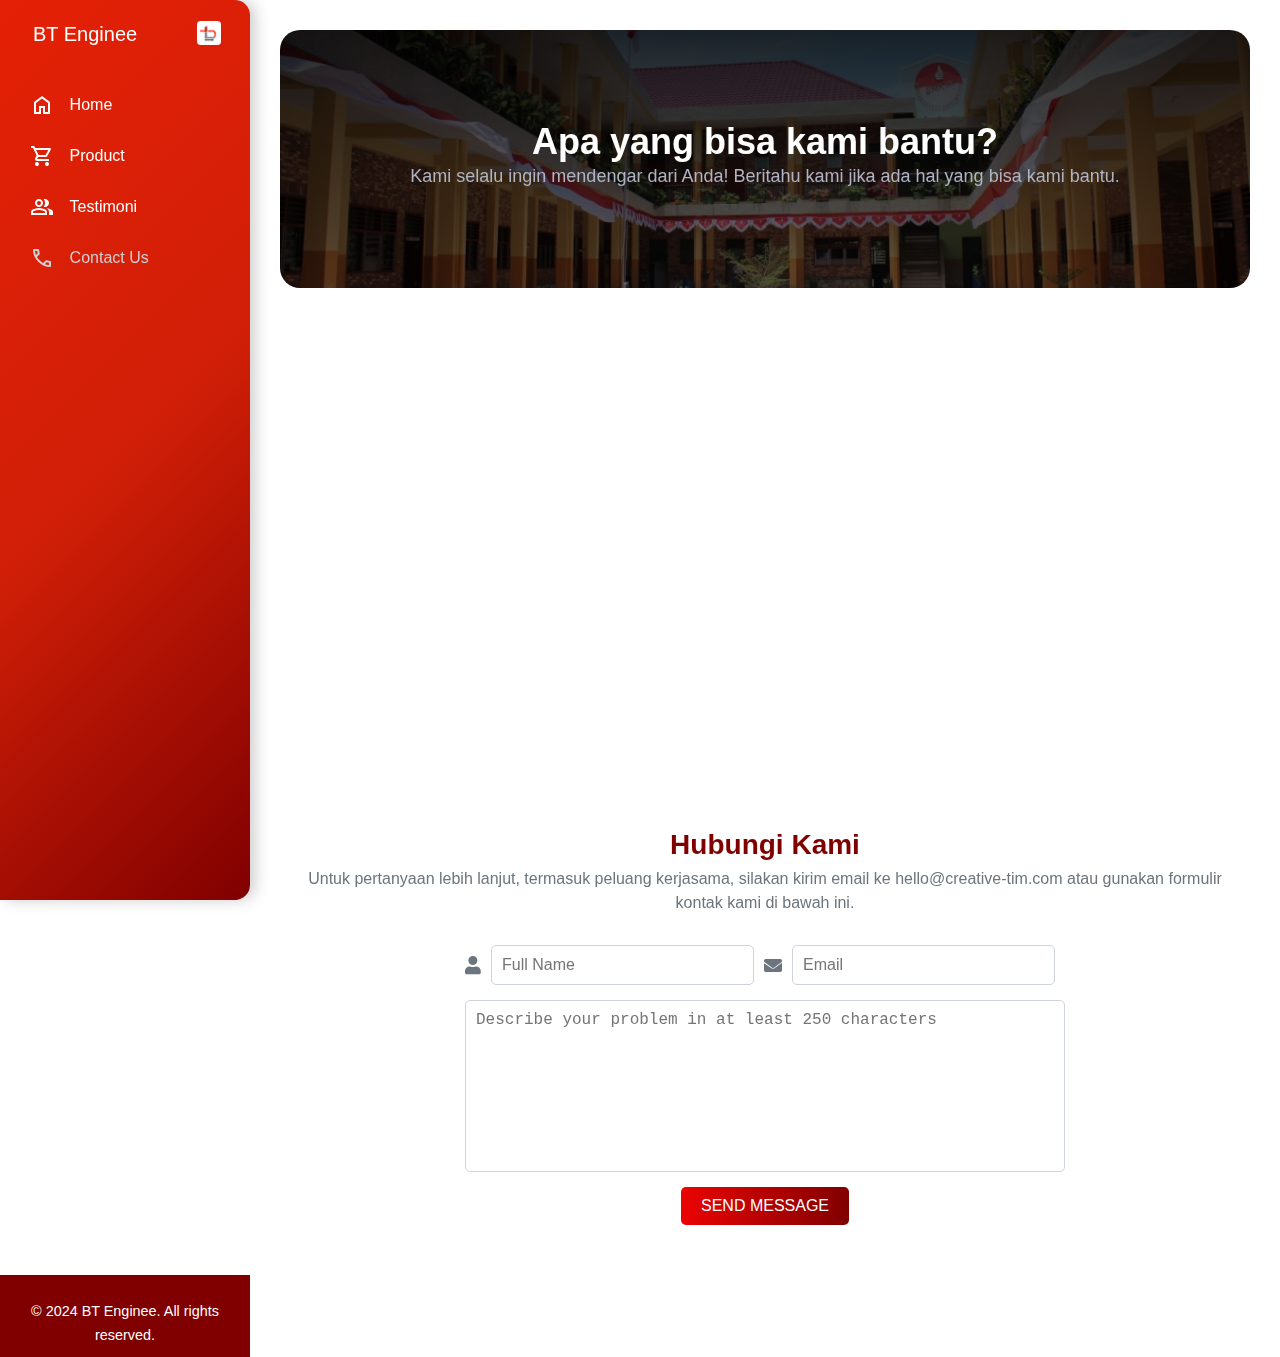
==== commit e7cb2ca7: "mengubah data isi" ====
--- a/contact.html
+++ b/contact.html
@@ -96,6 +96,9 @@
         </form>
       </div>
     </main>
+    <footer>
+      <p>&copy; 2024 BT Enginee. All rights reserved.</p>
+    </footer>
     <script src="script.js"></script>
   </body>
 </html>
--- a/style.css
+++ b/style.css
@@ -1,249 +1,264 @@
 @import url("https://fonts.googleapis.com/css2?family=Roboto:ital,wght@0,100;0,300;0,400;0,500;0,700;0,900;1,100;1,300;1,400;1,500;1,700;1,900&display=swap");
 
 :root {
-    --base-clr: #e42006;
-    --line-clr: #42434a;
-    --hover-clr: #222533;
-    --text-clr: #ffffff;
-    --secondary-text-clr: #b0b3c1;
-    --accent-clr: #ffffff;
+  --base-clr: #e42006;
+  --line-clr: #42434a;
+  --hover-clr: #222533;
+  --text-clr: #ffffff;
+  --secondary-text-clr: #b0b3c1;
+  --accent-clr: #ffffff;
 }
 
 * {
-    margin: 0;
-    padding: 0;
+  margin: 0;
+  padding: 0;
 }
 
 html {
-    font-family: "Poppins", "Segoe UI", Tahoma, Geneva, Verdana, sans-serif; /* Lengkapkan nama font dan tambahkan 'sans-serif' */
-    line-height: 1.5rem;
+  font-family: "Poppins", "Segoe UI", Tahoma, Geneva, Verdana, sans-serif; /* Lengkapkan nama font dan tambahkan 'sans-serif' */
+  line-height: 1.5rem;
 }
 
 body {
-    min-height: 100vh;
-    background-color: var(--text-clr);
-    color: var(--hover-clr);
-    display: grid;
-    grid-template-columns: 250px 1fr; /* Pastikan kolom pertama untuk sidebar */
+  min-height: 100vh;
+  background-color: var(--text-clr);
+  color: var(--hover-clr);
+  display: grid;
+  grid-template-columns: 250px 1fr; /* Pastikan kolom pertama untuk sidebar */
 }
 
 main {
-    padding: min(30px, 7%);
-    position: relative; /* Mengatur posisi relatif untuk mengontrol elemen anak */
-    z-index: 1; /* Agar main content tetap di atas background */
+  padding: min(30px, 7%);
+  position: relative; /* Mengatur posisi relatif untuk mengontrol elemen anak */
+  z-index: 1; /* Agar main content tetap di atas background */
 }
 
 main p {
-    color: var(--secondary-text-clr);
-    margin-top: 5px;
-    margin-bottom: 15px;
+  color: var(--secondary-text-clr);
+  margin-top: 5px;
+  margin-bottom: 15px;
 }
 
 .container {
-    border: 1px solid var(--line-clr);
-    border-radius: 1em;
-    margin-bottom: 20px;
-    padding: min(3em, 15%);
+  border: 1px solid var(--line-clr);
+  border-radius: 1em;
+  margin-bottom: 20px;
+  padding: min(3em, 15%);
 }
 
 .logo img {
-    width: 24px; /* Sesuaikan ukuran logo */
-    height: 24px;
-    margin-right: 8px; /* Jarak antara logo dan teks */
+  width: 24px; /* Sesuaikan ukuran logo */
+  height: 24px;
+  margin-right: 8px; /* Jarak antara logo dan teks */
 }
 
 .logo {
-    font-size: 20px; /* Ukuran teks */
+  font-size: 20px; /* Ukuran teks */
 }
 
 h2,
 p {
-    margin-top: 1em;
+  margin-top: 1em;
 }
 
 #sidebar {
-    box-sizing: border-box;
-    height: 100vh; /* Mengatur tinggi sidebar menjadi 100vh */
-    width: 250px; /* Lebar sidebar */
-    padding: 5px 1em;
-    background: linear-gradient(135deg, #e42006 0%, #d11f07 50%, #800000 100%);
-    position: sticky;
-    top: 0; /* Agar tetap terlihat saat scroll */
-    transition: 300ms ease-in-out;
-    overflow: hidden; /* Menghindari overflow */
-    border-top-right-radius: 15px;
-    border-bottom-right-radius: 15px;
-    box-shadow: 5px 0 15px rgba(0, 0, 0, 0.2); /* Shadow dari arah kanan */
+  box-sizing: border-box;
+  height: 100vh; /* Mengatur tinggi sidebar menjadi 100vh */
+  width: 250px; /* Lebar sidebar */
+  padding: 5px 1em;
+  background: linear-gradient(135deg, #e42006 0%, #d11f07 50%, #800000 100%);
+  position: sticky;
+  top: 0; /* Agar tetap terlihat saat scroll */
+  transition: 300ms ease-in-out;
+  overflow: hidden; /* Menghindari overflow */
+  border-top-right-radius: 15px;
+  border-bottom-right-radius: 15px;
+  box-shadow: 5px 0 15px rgba(0, 0, 0, 0.2); /* Shadow dari arah kanan */
 }
 
 #sidebar .close {
-    padding: 5px;
-    width: 60px;
+  padding: 5px;
+  width: 60px;
 }
 
 #sidebar ul {
-    list-style: none;
+  list-style: none;
 }
 
 #sidebar > ul > li:first-child {
-    display: flex;
-    justify-content: flex-end;
-    margin-bottom: 16px;
-    .logo {
-        font-size: 600;
-    }
+  display: flex;
+  justify-content: flex-end;
+  margin-bottom: 16px;
+  .logo {
+    font-size: 600;
+  }
 }
 
 #sidebar ul li.active a {
-    color: #cfd0d6;
-    svg {
-        fill: #cfd0d6;
-    }
+  color: #cfd0d6;
+  svg {
+    fill: #cfd0d6;
+  }
 }
 
 #sidebar a,
 #sidebar .dropdown-btn,
 #sidebar .logo {
-    border-radius: 0.5em;
-    padding: 0.85em;
-    text-decoration: none;
-    color: var(--text-clr);
-    display: flex;
-    align-items: center;
-    gap: 1em;
+  border-radius: 0.5em;
+  padding: 0.85em;
+  text-decoration: none;
+  color: var(--text-clr);
+  display: flex;
+  align-items: center;
+  gap: 1em;
 }
 
 #sidebar svg {
-    flex-shrink: 0;
-    fill: var(--text-clr);
+  flex-shrink: 0;
+  fill: var(--text-clr);
 }
 
 #sidebar a span,
 #sidebar .dropdown-btn span {
-    flex-grow: 1;
+  flex-grow: 1;
 }
 
 #sidebar a:hover {
-    background-color: #bf2209;
+  background-color: #bf2209;
 }
 
 .rotate svg:last-child {
-    rotate: 180deg;
+  rotate: 180deg;
 }
 
 #toggle-btn {
-    margin-left: auto;
+  margin-left: auto;
+  padding: 1em;
+  border: none;
+  border-radius: 0.5em;
+  background: none;
+  cursor: pointer;
+}
+
+#toggle-btn img {
+  transition: transform 0.2s ease-in-out;
+}
+
+#toggle-btn:hover img {
+  transform: scale(1.1); /* Membesarkan gambar sedikit saat hover */
+}
+
+@media (max-width: 800px) {
+  body {
+    display: block; /* Ubah menjadi block agar sidebar dan main berurutan */
+  }
+
+  footer {
+    font-size: 0.8em; /* Sedikit lebih kecil pada mobile */
+    padding: 15px 0; /* Memberikan ruang lebih di mobile */
+  }
+
+  main {
+    padding: 2em 1em 60px 1em;
+  }
+
+  .container {
+    border: none;
+    padding: 0;
+  }
+
+  .logo {
+    font-size: 20px;
+    text-wrap: nowrap; /* Sembunyikan logo teks */
+  }
+
+  #toggle-btn {
     padding: 1em;
     border: none;
+    margin-top: 5px;
     border-radius: 0.5em;
     background: none;
     cursor: pointer;
-}
-
-#toggle-btn img {
-    transition: transform 0.2s ease-in-out;
-}
-
-#toggle-btn:hover img {
-    transform: scale(1.1); /* Membesarkan gambar sedikit saat hover */
-}
-
-@media (max-width: 800px) {
-    body {
-        display: block; /* Ubah menjadi block agar sidebar dan main berurutan */
-    }
-
-    main {
-        padding: 2em 1em 60px 1em;
-    }
-
-    .container {
-        border: none;
-        padding: 0;
-    }
-
-    .logo {
-        font-size: 20px;
-        text-wrap: nowrap; /* Sembunyikan logo teks */
-    }
-
-    #toggle-btn {
-        padding: 1em;
-        border: none;
-        margin-top: 5px;
-        border-radius: 0.5em;
-        background: none;
-        cursor: pointer;
-    }
-
-    #sidebar {
-        height: 60px; /* Menurunkan tinggi menjadi 60px untuk menampung ikon saja */
-        width: 100%; /* Lebar penuh */
-        position: fixed; /* Agar sidebar menempel di bawah */
-        bottom: 0; /* Posisi di bagian bawah layar */
-        left: 0;
-        right: 0;
-        background-color: var(--base-clr); /* Warna latar belakang sidebar */
-        border-radius: 0; /* Tidak ada border radius */
-        border-top: 1px solid var(--line-clr); /* Border atas */
-        display: flex; /* Gunakan flexbox */
-        justify-content: space-around; /* Sebar ikon secara merata */
-        align-items: center; /* Posisi ikon di tengah secara vertikal */
-        z-index: 1000; /* Memastikan di atas elemen lainnya */
-        padding-top: 15px; /* Hilangkan padding tambahan */
-        box-shadow: 0 -2px 5px rgba(0, 0, 0, 0.2); /* Shadow dari arah atas */
-    }
-
-    #sidebar ul {
-        padding: 0;
-        display: flex; /* Mengubah dari grid ke flex untuk lebih fleksibel */
-        overflow-x: auto; /* Agar bisa scroll horizontal jika perlu */
-        margin: 0; /* Hilangkan margin */
-        width: 100%; /* Lebar penuh */
-    }
-
-    #sidebar ul li {
-        height: 60px; /* Sesuaikan tinggi */
-        flex: 1; /* Lebar fleksibel */
-        display: flex;
-        justify-content: center; /* Pusatkan ikon */
-        align-items: center; /* Pusatkan ikon */
-    }
-
-    #sidebar a {
-        height: 60px; /* Sesuaikan tinggi */
-        justify-content: center;
-        flex-direction: column; /* Ikon dan teks diatur ke bawah */
-        text-align: center; /* Pusatkan teks */
-        font-size: 0.8em; /* Ukuran font lebih kecil */
-        gap: 0.25em; /* Jarak lebih kecil */
-    }
-
-    #sidebar a span {
-        display: none; /* Sembunyikan teks pada mobile untuk fokus ke ikon */
-    }
-
-    #sidebar a svg {
-        height: 24px; /* Sesuaikan ukuran ikon */
-        width: 24px;
-    }
+  }
+
+  #sidebar {
+    height: 60px; /* Menurunkan tinggi menjadi 60px untuk menampung ikon saja */
+    width: 100%; /* Lebar penuh */
+    position: fixed; /* Agar sidebar menempel di bawah */
+    bottom: 0; /* Posisi di bagian bawah layar */
+    left: 0;
+    right: 0;
+    background-color: var(--base-clr); /* Warna latar belakang sidebar */
+    border-radius: 0; /* Tidak ada border radius */
+    border-top: 1px solid var(--line-clr); /* Border atas */
+    display: flex; /* Gunakan flexbox */
+    justify-content: space-around; /* Sebar ikon secara merata */
+    align-items: center; /* Posisi ikon di tengah secara vertikal */
+    z-index: 1000; /* Memastikan di atas elemen lainnya */
+    padding-top: 15px; /* Hilangkan padding tambahan */
+    box-shadow: 0 -2px 5px rgba(0, 0, 0, 0.2); /* Shadow dari arah atas */
+  }
+
+  #sidebar ul {
+    padding: 0;
+    display: flex; /* Mengubah dari grid ke flex untuk lebih fleksibel */
+    overflow-x: auto; /* Agar bisa scroll horizontal jika perlu */
+    margin: 0; /* Hilangkan margin */
+    width: 100%; /* Lebar penuh */
+  }
+
+  #sidebar ul li {
+    height: 60px; /* Sesuaikan tinggi */
+    flex: 1; /* Lebar fleksibel */
+    display: flex;
+    justify-content: center; /* Pusatkan ikon */
+    align-items: center; /* Pusatkan ikon */
+  }
+
+  #sidebar a {
+    height: 60px; /* Sesuaikan tinggi */
+    justify-content: center;
+    flex-direction: column; /* Ikon dan teks diatur ke bawah */
+    text-align: center; /* Pusatkan teks */
+    font-size: 0.8em; /* Ukuran font lebih kecil */
+    gap: 0.25em; /* Jarak lebih kecil */
+  }
+
+  #sidebar a span {
+    display: none; /* Sembunyikan teks pada mobile untuk fokus ke ikon */
+  }
+
+  #sidebar a svg {
+    height: 24px; /* Sesuaikan ukuran ikon */
+    width: 24px;
+  }
+}
+
+footer {
+  background-color: #800000; /* Warna sesuai dengan tema */
+  color: #fff; /* Warna teks putih */
+  text-align: center;
+  padding: 10px 0;
+  position: relative; /* Footer berada di bawah main content */
+  width: 100%;
+  font-size: 0.9em; /* Ukuran font yang kecil namun tetap terbaca */
 }
 
 /* Gaya Scrollbar untuk Chrome, Edge, dan Safari */
 ::-webkit-scrollbar {
-    width: 12px; /* Lebar scrollbar */
+  width: 12px; /* Lebar scrollbar */
 }
 
 ::-webkit-scrollbar-track {
-    background: #f1f1f1; /* Warna track scrollbar */
-    border-radius: 10px; /* Membuat track lebih bulat */
+  background: #f1f1f1; /* Warna track scrollbar */
+  border-radius: 10px; /* Membuat track lebih bulat */
 }
 
 ::-webkit-scrollbar-thumb {
-    background: #ff0000; /* Warna thumb scrollbar */
-    border-radius: 10px; /* Membuat thumb lebih bulat */
+  background: #ff0000; /* Warna thumb scrollbar */
+  border-radius: 10px; /* Membuat thumb lebih bulat */
 }
 
 ::-webkit-scrollbar-thumb:hover {
-    background: #ac0000; /* Warna thumb saat hover */
-}
+  background: #ac0000; /* Warna thumb saat hover */
+}
--- a/contact.css
+++ b/contact.css
@@ -29,6 +29,7 @@
 }
 .contact-form h2 {
   font-size: 28px;
+  color: #800000;
   margin-bottom: 10px;
 }
 .contact-form p {
@@ -102,6 +103,7 @@
   }
 
   .map-container iframe {
+    margin-top: 20px;
     height: 200px; /* Mengurangi tinggi iframe untuk layar kecil */
   }
 
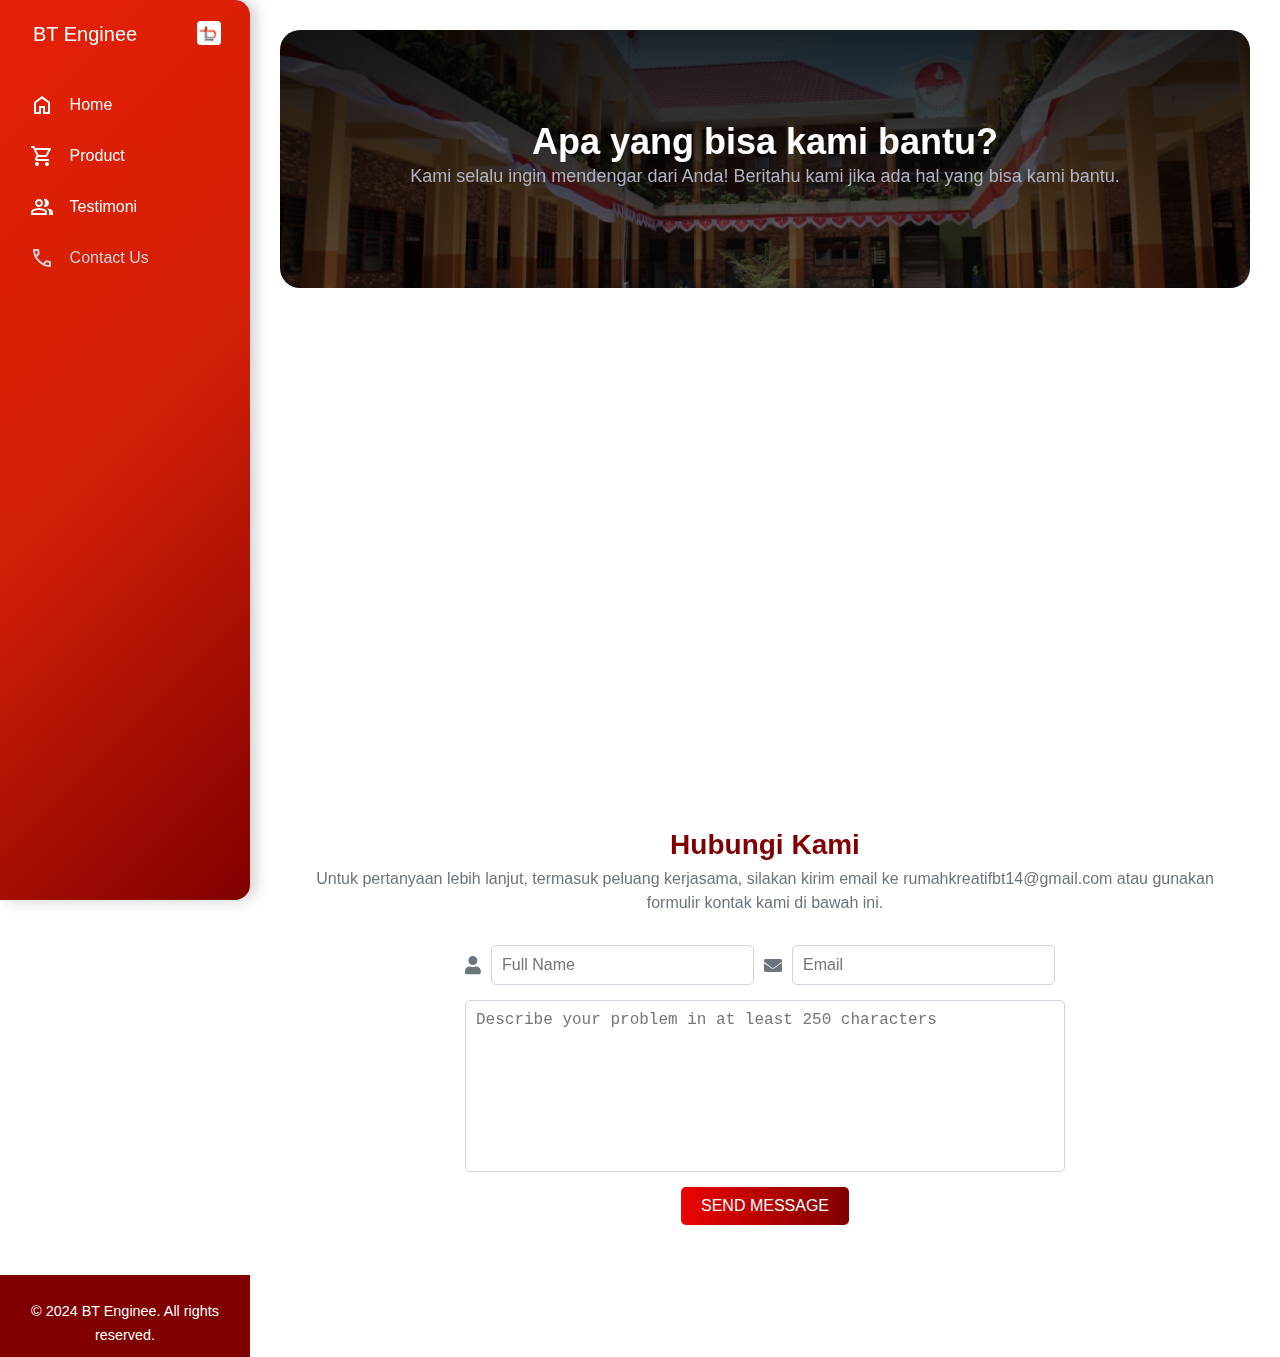
==== commit 08905d66: "menambahi data" ====
--- a/contact.html
+++ b/contact.html
@@ -81,17 +81,27 @@
 
       <div class="contact-form">
         <h2>Hubungi Kami</h2>
-        <p>Untuk pertanyaan lebih lanjut, termasuk peluang kerjasama, silakan kirim email ke hello@creative-tim.com atau gunakan formulir kontak kami di bawah ini.</p>
-        <form>
+        <p>Untuk pertanyaan lebih lanjut, termasuk peluang kerjasama, silakan kirim email ke rumahkreatifbt14@gmail.com atau gunakan formulir kontak kami di bawah ini.</p>
+        <form action="https://api.web3forms.com/submit" method="POST">
+          <!-- Access Key untuk Web3Forms -->
+          <input type="hidden" name="access_key" value="8eae845d-5f26-48ea-a1e8-ab726fa1eb03" />
+
           <div class="form-group">
+            <!-- Input untuk Nama Lengkap -->
             <i class="fas fa-user"></i>
-            <input type="text" placeholder="Full Name" />
+            <input type="text" name="name" placeholder="Full Name" required />
+
+            <!-- Input untuk Email -->
             <i class="fas fa-envelope"></i>
-            <input type="email" placeholder="Email" />
+            <input type="email" name="email" placeholder="Email" required />
           </div>
+
           <div class="form-group">
-            <textarea placeholder="Describe your problem in at least 250 characters"></textarea>
+            <!-- Textarea untuk Pesan -->
+            <textarea name="message" placeholder="Describe your problem in at least 250 characters" required></textarea>
           </div>
+
+          <!-- Tombol Submit -->
           <button type="submit">SEND MESSAGE</button>
         </form>
       </div>
